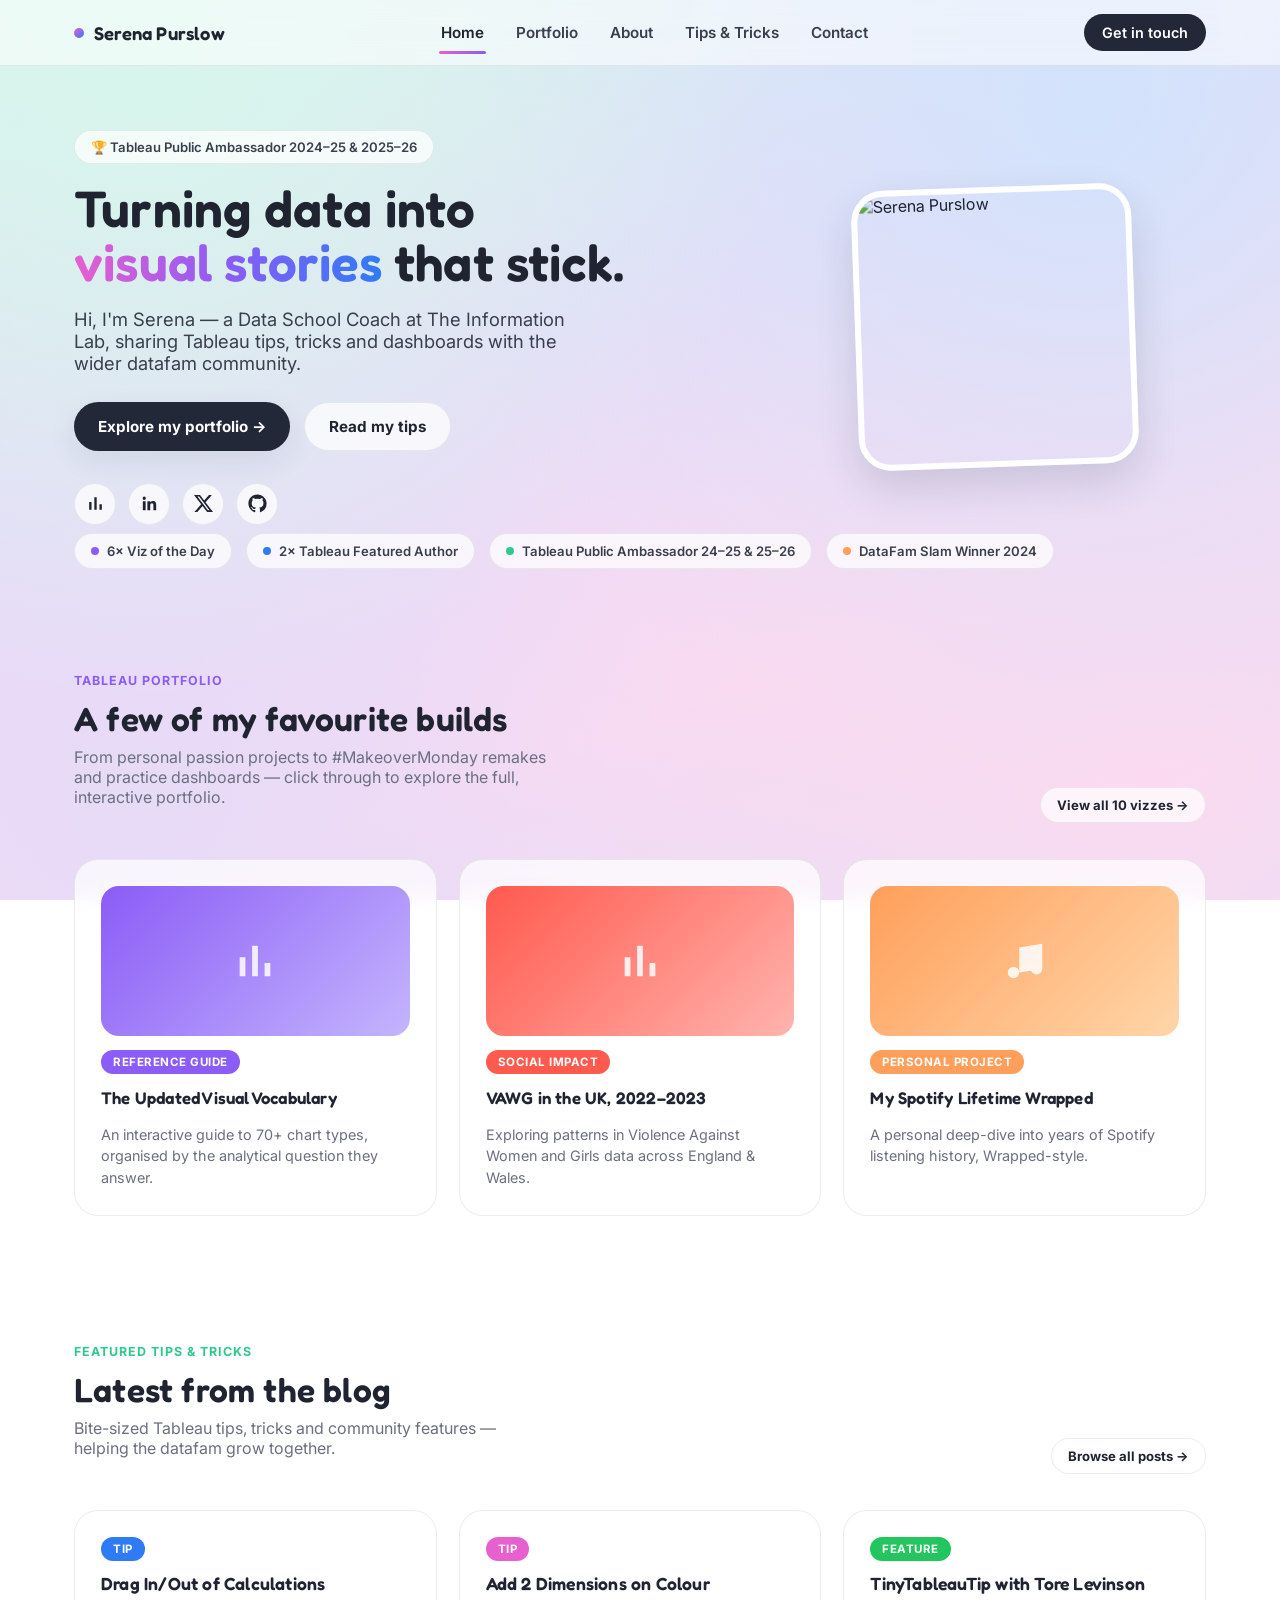
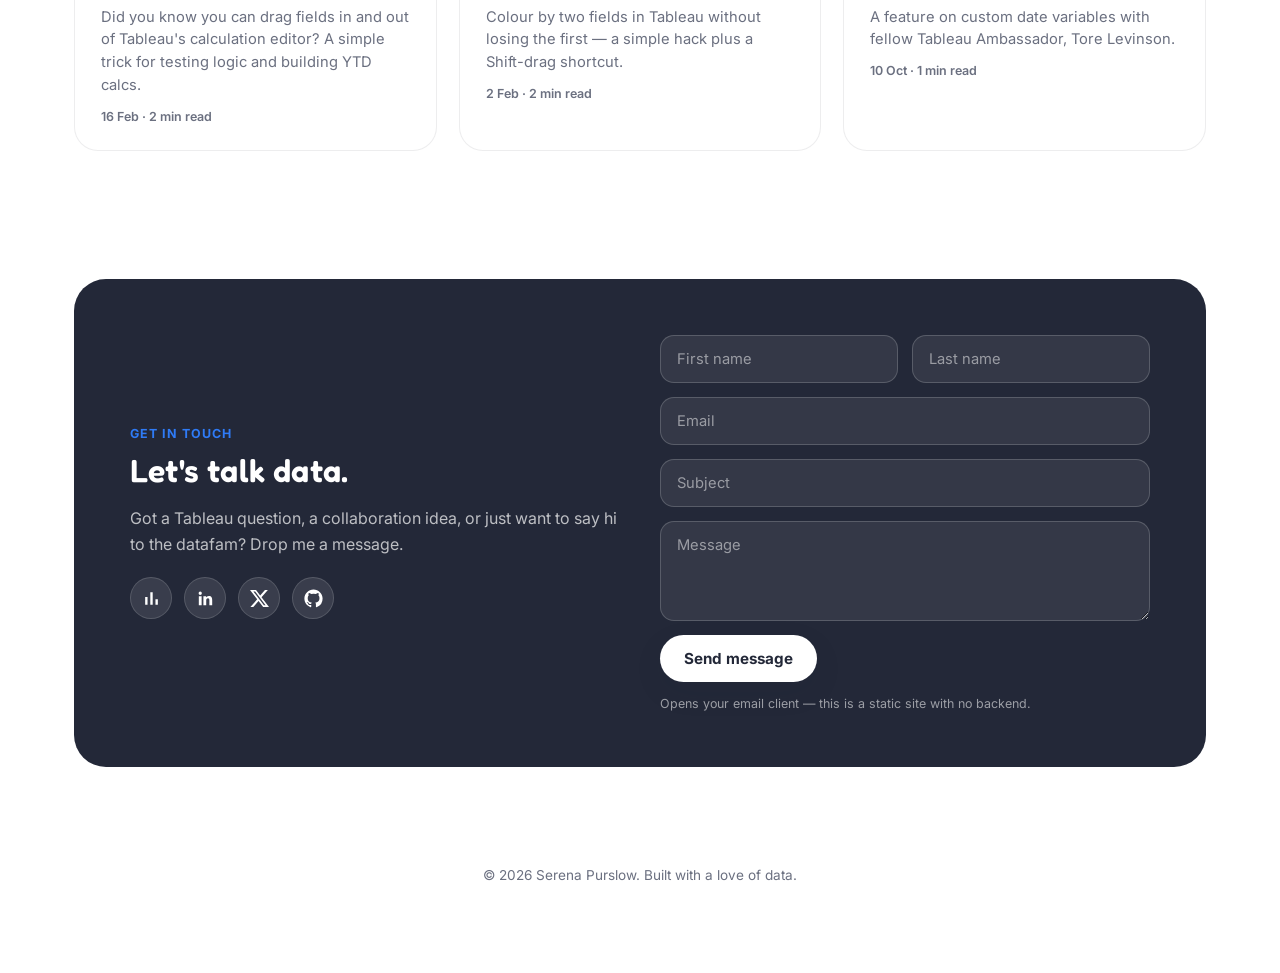
==== index.html @ 904657e7 "Update footer text in index.html Removed mention of 'Wix clunkiness' from footer." ====
<!DOCTYPE html>
<html lang="en">
<head>
<meta charset="UTF-8">
<meta name="viewport" content="width=device-width, initial-scale=1.0">
<title>Serena Purslow — Data Visualisation Enthusiast</title>
<meta name="description" content="Serena Purslow — Tableau Public Ambassador and Data School Coach sharing data visualisation tips, tricks and portfolio work.">
<link rel="stylesheet" href="styles.css">
</head>
<body>

<nav class="topnav">
  <div class="topnav-inner">
    <a href="index.html" class="brand"><span class="dot"></span>Serena Purslow</a>
    <div class="nav-links">
      <a href="index.html" class="active">Home</a>
      <a href="portfolio.html">Portfolio</a>
      <a href="about.html">About</a>
      <a href="blog.html">Tips &amp; Tricks</a>
      <a href="index.html#contact">Contact</a>
    </div>
    <a href="index.html#contact" class="nav-cta">Get in touch</a>
  </div>
</nav>

<header class="hero">
  <div class="wrap hero-grid">
    <div class="reveal in">
      <span class="eyebrow">🏆 Tableau Public Ambassador 2024–25 &amp; 2025–26</span>
      <h1>Turning data into<br><span class="accent">visual stories</span> that stick.</h1>
      <p class="lead">Hi, I'm Serena — a Data School Coach at The Information Lab, sharing Tableau tips, tricks and dashboards with the wider datafam community.</p>
      <div class="hero-actions">
        <a href="portfolio.html" class="btn btn-primary">Explore my portfolio →</a>
        <a href="blog.html" class="btn btn-ghost">Read my tips</a>
      </div>
      <div class="social-row">
        <a class="social-btn" href="https://public.tableau.com/app/profile/serena.purslow/vizzes" target="_blank" rel="noopener" aria-label="Tableau Public">
          <svg viewBox="0 0 24 24"><path d="M4 20h3V10H4v10zm6.5 0h3V4h-3v16zM17 20h3v-7h-3v7z"/></svg>
        </a>
        <a class="social-btn" href="https://www.linkedin.com/in/serena-p-8665a61a2/" target="_blank" rel="noopener" aria-label="LinkedIn">
          <svg viewBox="0 0 24 24"><path d="M20.45 20.45h-3.55v-5.57c0-1.33-.02-3.04-1.85-3.04-1.85 0-2.14 1.45-2.14 2.94v5.67H9.36V9h3.41v1.56h.05c.48-.9 1.64-1.85 3.38-1.85 3.6 0 4.27 2.37 4.27 5.46zM5.34 7.43a2.06 2.06 0 1 1 0-4.12 2.06 2.06 0 0 1 0 4.12zM3.56 20.45h3.56V9H3.56z"/></svg>
        </a>
        <a class="social-btn" href="https://x.com/SerenaPurslow" target="_blank" rel="noopener" aria-label="X (Twitter)">
          <svg viewBox="0 0 24 24"><path d="M18.9 1.153h3.68l-8.04 9.19L24 22.85h-7.406l-5.8-7.584-6.638 7.584H.474l8.6-9.83L0 1.154h7.594l5.243 6.932ZM17.61 20.65h2.04L6.486 3.24H4.298Z"/></svg>
        </a>
        <a class="social-btn" href="https://github.com/spurz8" target="_blank" rel="noopener" aria-label="GitHub">
          <svg viewBox="0 0 24 24"><path d="M12 .5C5.73.5.5 5.73.5 12c0 5.09 3.29 9.39 7.86 10.9.57.1.78-.25.78-.55v-2.17c-3.2.7-3.88-1.35-3.88-1.35-.53-1.34-1.29-1.7-1.29-1.7-1.05-.72.08-.71.08-.71 1.17.08 1.78 1.2 1.78 1.2 1.03 1.77 2.7 1.26 3.36.96.1-.75.4-1.26.72-1.55-2.55-.29-5.23-1.28-5.23-5.7 0-1.26.45-2.29 1.2-3.1-.12-.29-.52-1.46.11-3.05 0 0 .98-.31 3.2 1.18a11.1 11.1 0 0 1 5.83 0c2.23-1.5 3.2-1.18 3.2-1.18.63 1.59.23 2.76.11 3.05.75.81 1.2 1.84 1.2 3.1 0 4.43-2.69 5.4-5.25 5.69.42.36.78 1.08.78 2.18v3.24c0 .3.21.66.79.55A11.5 11.5 0 0 0 23.5 12c0-6.27-5.23-11.5-11.5-11.5Z"/></svg>
        </a>
      </div>
    </div>
    <div class="hero-photo-wrap reveal in">
      <img class="hero-photo" src="https://static.wixstatic.com/media/b117b6_c41f7303917148198ef29500a426bd5e~mv2.jpg/v1/fill/w_393,h_393,al_c,lg_1,q_80,enc_avif,quality_auto/profile_edited.jpg" alt="Serena Purslow">
    </div>
  </div>

  <div class="wrap">
    <div class="badge-strip reveal">
      <span class="badge"><span class="swatch" style="background:var(--c-purple)"></span>6× Viz of the Day</span>
      <span class="badge"><span class="swatch" style="background:var(--c-blue)"></span>2× Tableau Featured Author</span>
      <span class="badge"><span class="swatch" style="background:var(--c-teal)"></span>Tableau Public Ambassador 24–25 &amp; 25–26</span>
      <span class="badge"><span class="swatch" style="background:var(--c-orange)"></span>DataFam Slam Winner 2024</span>
    </div>
  </div>
</header>

<section class="section">
  <div class="wrap">
    <div class="section-head reveal">
      <div>
        <span class="tag-label" style="color:var(--c-purple)">Tableau portfolio</span>
        <h2>A few of my favourite builds</h2>
        <p>From personal passion projects to #MakeoverMonday remakes and practice dashboards — click through to explore the full, interactive portfolio.</p>
      </div>
      <a href="portfolio.html" class="btn btn-ghost btn-sm">View all 10 vizzes →</a>
    </div>

    <div class="grid grid-3">
      <a class="card viz-card reveal" href="portfolio.html">
        <div class="viz-thumb" style="background:linear-gradient(135deg,#8b5cf6,#c4b5fd)">
          <img class="viz-thumb-img" src="https://public.tableau.com/static/images/Th/TheUpdatedVisualVocabulary/VisualVocabularyEntryPage/1.png" alt="" loading="lazy" onerror="this.style.display='none'">
          <div class="thumb-fallback"><svg viewBox="0 0 24 24" style="fill:#fff"><path d="M4 20h3V10H4v10zm6.5 0h3V4h-3v16zM17 20h3v-7h-3v7z"/></svg></div>
        </div>
        <span class="viz-tag" style="background:var(--c-purple)">Reference Guide</span>
        <h3>The Updated Visual Vocabulary</h3>
        <p>An interactive guide to 70+ chart types, organised by the analytical question they answer.</p>
      </a>
      <a class="card viz-card reveal" href="portfolio.html">
        <div class="viz-thumb" style="background:linear-gradient(135deg,#ff5a4e,#ffb4ae)">
          <img class="viz-thumb-img" src="https://public.tableau.com/static/images/VA/VAWGintheUK2022-2023/Dashboard1/1.png" alt="" loading="lazy" onerror="this.style.display='none'">
          <div class="thumb-fallback"><svg viewBox="0 0 24 24" style="fill:#fff"><path d="M4 20h3V10H4v10zm6.5 0h3V4h-3v16zM17 20h3v-7h-3v7z"/></svg></div>
        </div>
        <span class="viz-tag" style="background:var(--c-coral)">Social Impact</span>
        <h3>VAWG in the UK, 2022–2023</h3>
        <p>Exploring patterns in Violence Against Women and Girls data across England &amp; Wales.</p>
      </a>
      <a class="card viz-card reveal" href="portfolio.html">
        <div class="viz-thumb" style="background:linear-gradient(135deg,#ff9f5b,#ffd6a8)">
          <img class="viz-thumb-img" src="https://public.tableau.com/static/images/My/MySpotifyLifetimeWrapped/1_Intro/1.png" alt="" loading="lazy" onerror="this.style.display='none'">
          <div class="thumb-fallback"><svg viewBox="0 0 24 24" style="fill:#fff"><path d="M9 18V5l12-2v13M9 18a3 3 0 1 1-6 0 3 3 0 0 1 6 0Zm12-2a3 3 0 1 1-6 0 3 3 0 0 1 6 0Z"/></svg></div>
        </div>
        <span class="viz-tag" style="background:var(--c-orange)">Personal Project</span>
        <h3>My Spotify Lifetime Wrapped</h3>
        <p>A personal deep-dive into years of Spotify listening history, Wrapped-style.</p>
      </a>
    </div>
  </div>
</section>

<section class="section">
  <div class="wrap">
    <div class="section-head reveal">
      <div>
        <span class="tag-label" style="color:var(--c-teal)">Featured tips &amp; tricks</span>
        <h2>Latest from the blog</h2>
        <p>Bite-sized Tableau tips, tricks and community features — helping the datafam grow together.</p>
      </div>
      <a href="blog.html" class="btn btn-ghost btn-sm">Browse all posts →</a>
    </div>

    <div class="grid grid-3">
      <a class="card tip-card reveal" href="post-drag-calculations.html">
        <span class="viz-tag" style="background:var(--c-blue)">Tip</span>
        <h3>Drag In/Out of Calculations</h3>
        <p>Did you know you can drag fields in and out of Tableau's calculation editor? A simple trick for testing logic and building YTD calcs.</p>
        <span class="tip-meta">16 Feb · 2 min read</span>
      </a>
      <a class="card tip-card reveal" href="post-two-dimensions-colour.html">
        <span class="viz-tag" style="background:var(--c-magenta)">Tip</span>
        <h3>Add 2 Dimensions on Colour</h3>
        <p>Colour by two fields in Tableau without losing the first — a simple hack plus a Shift-drag shortcut.</p>
        <span class="tip-meta">2 Feb · 2 min read</span>
      </a>
      <a class="card tip-card reveal" href="post-tore-levinson-date-variables.html">
        <span class="viz-tag" style="background:var(--c-green)">Feature</span>
        <h3>TinyTableauTip with Tore Levinson</h3>
        <p>A feature on custom date variables with fellow Tableau Ambassador, Tore Levinson.</p>
        <span class="tip-meta">10 Oct · 1 min read</span>
      </a>
    </div>
  </div>
</section>

<section class="section" id="contact">
  <div class="wrap">
    <div class="contact-card reveal">
      <div>
        <span class="tag-label" style="color:var(--c-blue)">Get in touch</span>
        <h2>Let's talk data.</h2>
        <p>Got a Tableau question, a collaboration idea, or just want to say hi to the datafam? Drop me a message.</p>
        <div class="contact-social">
          <a class="social-btn" href="https://public.tableau.com/app/profile/serena.purslow/vizzes" target="_blank" rel="noopener" aria-label="Tableau Public"><svg viewBox="0 0 24 24"><path d="M4 20h3V10H4v10zm6.5 0h3V4h-3v16zM17 20h3v-7h-3v7z"/></svg></a>
          <a class="social-btn" href="https://www.linkedin.com/in/serena-p-8665a61a2/" target="_blank" rel="noopener" aria-label="LinkedIn"><svg viewBox="0 0 24 24"><path d="M20.45 20.45h-3.55v-5.57c0-1.33-.02-3.04-1.85-3.04-1.85 0-2.14 1.45-2.14 2.94v5.67H9.36V9h3.41v1.56h.05c.48-.9 1.64-1.85 3.38-1.85 3.6 0 4.27 2.37 4.27 5.46zM5.34 7.43a2.06 2.06 0 1 1 0-4.12 2.06 2.06 0 0 1 0 4.12zM3.56 20.45h3.56V9H3.56z"/></svg></a>
          <a class="social-btn" href="https://x.com/SerenaPurslow" target="_blank" rel="noopener" aria-label="X"><svg viewBox="0 0 24 24"><path d="M18.9 1.153h3.68l-8.04 9.19L24 22.85h-7.406l-5.8-7.584-6.638 7.584H.474l8.6-9.83L0 1.154h7.594l5.243 6.932ZM17.61 20.65h2.04L6.486 3.24H4.298Z"/></svg></a>
          <a class="social-btn" href="https://github.com/spurz8" target="_blank" rel="noopener" aria-label="GitHub"><svg viewBox="0 0 24 24"><path d="M12 .5C5.73.5.5 5.73.5 12c0 5.09 3.29 9.39 7.86 10.9.57.1.78-.25.78-.55v-2.17c-3.2.7-3.88-1.35-3.88-1.35-.53-1.34-1.29-1.7-1.29-1.7-1.05-.72.08-.71.08-.71 1.17.08 1.78 1.2 1.78 1.2 1.03 1.77 2.7 1.26 3.36.96.1-.75.4-1.26.72-1.55-2.55-.29-5.23-1.28-5.23-5.7 0-1.26.45-2.29 1.2-3.1-.12-.29-.52-1.46.11-3.05 0 0 .98-.31 3.2 1.18a11.1 11.1 0 0 1 5.83 0c2.23-1.5 3.2-1.18 3.2-1.18.63 1.59.23 2.76.11 3.05.75.81 1.2 1.84 1.2 3.1 0 4.43-2.69 5.4-5.25 5.69.42.36.78 1.08.78 2.18v3.24c0 .3.21.66.79.55A11.5 11.5 0 0 0 23.5 12c0-6.27-5.23-11.5-11.5-11.5Z"/></svg></a>
        </div>
      </div>
      <form class="contact-form" id="contactForm">
        <div class="form-row">
          <input type="text" name="firstName" placeholder="First name" required>
          <input type="text" name="lastName" placeholder="Last name" required>
        </div>
        <input type="email" name="email" placeholder="Email" required>
        <input type="text" name="subject" placeholder="Subject">
        <textarea name="message" placeholder="Message" required></textarea>
        <button type="submit" class="btn btn-primary">Send message</button>
        <span class="form-note">Opens your email client — this is a static site with no backend.</span>
      </form>
    </div>
  </div>
</section>

<footer>
  <div class="wrap">© 2026 Serena Purslow. Built with a love of data.</div>
</footer>

<nav class="tabbar">
  <a href="index.html" class="active"><svg viewBox="0 0 24 24"><path d="M12 2 2 10h3v10h6v-6h2v6h6V10h3L12 2Z"/></svg>Home</a>
  <a href="portfolio.html"><svg viewBox="0 0 24 24"><rect x="3" y="3" width="8" height="8" rx="1.5"/><rect x="13" y="3" width="8" height="8" rx="1.5"/><rect x="3" y="13" width="8" height="8" rx="1.5"/><rect x="13" y="13" width="8" height="8" rx="1.5"/></svg>Portfolio</a>
  <a href="blog.html"><svg viewBox="0 0 24 24"><path d="M6 2h12v20l-6-4-6 4V2Z"/></svg>Tips</a>
  <a href="about.html"><svg viewBox="0 0 24 24"><path d="M12 12a4 4 0 1 0 0-8 4 4 0 0 0 0 8Zm0 2c-4 0-8 2-8 6v2h16v-2c0-4-4-6-8-6Z"/></svg>About</a>
  <a href="index.html#contact"><svg viewBox="0 0 24 24"><path d="M4 4h16a2 2 0 0 1 2 2v9a2 2 0 0 1-2 2H10l-5 4v-4H4a2 2 0 0 1-2-2V6a2 2 0 0 1 2-2Z"/></svg>Contact</a>
</nav>

<script src="script.js"></script>
</body>
</html>
---- styles.css ----
/* =========================================================
   Serena Purslow — Portfolio Site
   Design system inspired by "The Updated Visual Vocabulary"
   ========================================================= */

@import url('https://fonts.googleapis.com/css2?family=Fredoka:wght@500;600;700&family=Inter:wght@400;500;600;700&display=swap');

:root{
  /* pastel gradient palette, lifted from the Visual Vocabulary background */
  --grad-mint:#d7f5ec;
  --grad-lav:#e7dbf8;
  --grad-pink:#fbdaf0;
  --grad-blue:#d2e3fb;

  --ink:#1f2430;
  --ink-soft:#3a3f4d;
  --muted:#6b7080;
  --card:rgba(255,255,255,0.72);
  --card-solid:#ffffff;
  --border:rgba(31,36,48,0.08);
  --navy:#232838;

  /* category accent palette, cycled across cards/tags */
  --c-coral:#ff5a4e;
  --c-blue:#2f7bf6;
  --c-teal:#2fc98f;
  --c-magenta:#e85fd0;
  --c-purple:#8b5cf6;
  --c-orange:#ff9f5b;
  --c-pink:#f472b6;
  --c-indigo:#4c4ef6;
  --c-green:#22c55e;

  --radius-lg:24px;
  --radius-md:18px;
  --radius-sm:12px;
  --shadow-soft:0 10px 30px rgba(31,36,48,0.08);
  --shadow-lift:0 18px 40px rgba(31,36,48,0.14);
}

*{box-sizing:border-box;}
html{scroll-behavior:smooth;}
body{
  margin:0;
  font-family:'Inter',system-ui,sans-serif;
  color:var(--ink);
  background:
    radial-gradient(circle at 12% 8%, var(--grad-mint) 0%, transparent 45%),
    radial-gradient(circle at 85% 12%, var(--grad-blue) 0%, transparent 50%),
    radial-gradient(circle at 90% 85%, var(--grad-pink) 0%, transparent 55%),
    radial-gradient(circle at 10% 90%, var(--grad-lav) 0%, transparent 55%),
    linear-gradient(160deg, var(--grad-mint), var(--grad-lav) 40%, var(--grad-pink) 70%, var(--grad-blue));
  background-attachment:fixed;
  min-height:100vh;
  -webkit-font-smoothing:antialiased;
}

h1,h2,h3,h4,.brand,.logo-word{
  font-family:'Fredoka',system-ui,sans-serif;
  font-weight:600;
  letter-spacing:0.2px;
  color:var(--ink);
  margin:0;
}

a{color:inherit;text-decoration:none;}
img{max-width:100%;display:block;}
button{font-family:inherit;}

.wrap{
  max-width:1180px;
  margin:0 auto;
  padding:0 24px;
}

/* ---------- Top nav ---------- */
.topnav{
  position:sticky;
  top:0;
  z-index:50;
  backdrop-filter:blur(14px);
  background:rgba(255,255,255,0.55);
  border-bottom:1px solid var(--border);
}
.topnav-inner{
  max-width:1180px;
  margin:0 auto;
  padding:14px 24px;
  display:flex;
  align-items:center;
  justify-content:space-between;
}
.brand{
  display:flex;
  align-items:center;
  gap:10px;
  font-size:1.15rem;
}
.brand .dot{
  width:10px;height:10px;border-radius:50%;
  background:linear-gradient(135deg,var(--c-magenta),var(--c-blue));
  display:inline-block;
}
.nav-links{
  display:flex;
  align-items:center;
  gap:28px;
  font-weight:600;
  font-size:0.95rem;
}
.nav-links a{
  color:var(--ink-soft);
  padding:6px 2px;
  position:relative;
}
.nav-links a.active,.nav-links a:hover{color:var(--ink);}
.nav-links a.active::after{
  content:"";
  position:absolute;
  left:0;right:0;bottom:-6px;
  height:3px;
  border-radius:3px;
  background:linear-gradient(90deg,var(--c-magenta),var(--c-purple));
}
.nav-cta{
  display:inline-flex;
  align-items:center;
  gap:8px;
  padding:10px 18px;
  border-radius:999px;
  background:var(--navy);
  color:#fff;
  font-weight:600;
  font-size:0.9rem;
  white-space:nowrap;
}
.nav-toggle{
  display:none;
  background:none;
  border:none;
  cursor:pointer;
  padding:6px;
}
.nav-toggle span{
  display:block;
  width:22px;height:2.5px;
  margin:4px 0;
  background:var(--ink);
  border-radius:2px;
}

/* ---------- Hero ---------- */
.hero{
  padding:64px 0 40px;
}
.hero-grid{
  display:grid;
  grid-template-columns:1.1fr 0.7fr;
  gap:48px;
  align-items:center;
}
.eyebrow{
  display:inline-flex;
  align-items:center;
  gap:8px;
  background:var(--card);
  border:1px solid var(--border);
  padding:8px 16px;
  border-radius:999px;
  font-weight:600;
  font-size:0.82rem;
  color:var(--ink-soft);
  margin-bottom:18px;
}
.hero h1{
  font-size:3.2rem;
  line-height:1.05;
  margin-bottom:16px;
}
.hero h1 .accent{
  background:linear-gradient(90deg,var(--c-magenta),var(--c-purple),var(--c-blue));
  -webkit-background-clip:text;
  background-clip:text;
  color:transparent;
}
.hero p.lead{
  font-size:1.15rem;
  color:var(--ink-soft);
  max-width:520px;
  margin-bottom:28px;
}
.hero-actions{
  display:flex;
  gap:14px;
  flex-wrap:wrap;
  margin-bottom:32px;
}
.btn{
  display:inline-flex;
  align-items:center;
  gap:8px;
  padding:14px 24px;
  border-radius:999px;
  font-weight:700;
  font-size:0.95rem;
  border:none;
  cursor:pointer;
  transition:transform .15s ease, box-shadow .15s ease;
}
.btn-primary{
  background:var(--navy);
  color:#fff;
  box-shadow:var(--shadow-soft);
}
.btn-primary:hover{transform:translateY(-2px);box-shadow:var(--shadow-lift);}
.btn-ghost{
  background:var(--card);
  border:1px solid var(--border);
  color:var(--ink);
}
.btn-ghost:hover{transform:translateY(-2px);}
.btn-sm{padding:9px 16px;font-size:0.82rem;}

.social-row{display:flex;gap:12px;}
.social-btn{
  width:42px;height:42px;
  border-radius:50%;
  background:var(--card);
  border:1px solid var(--border);
  display:flex;
  align-items:center;
  justify-content:center;
  transition:transform .15s ease, background .15s ease;
}
.social-btn:hover{transform:translateY(-3px);background:#fff;}
.social-btn svg{width:19px;height:19px;fill:var(--ink);}

.hero-photo-wrap{
  position:relative;
  display:flex;
  justify-content:center;
}
.hero-photo{
  width:280px;height:280px;
  border-radius:32px;
  object-fit:cover;
  box-shadow:var(--shadow-lift);
  border:6px solid #fff;
  transform:rotate(-2deg);
}
.floaty{
  position:absolute;
  padding:10px 14px;
  border-radius:16px;
  background:#fff;
  box-shadow:var(--shadow-soft);
  font-weight:700;
  font-size:0.8rem;
  display:flex;
  align-items:center;
  gap:6px;
}
.floaty.f1{top:-10px;right:0;color:var(--c-purple);}
.floaty.f2{bottom:10px;left:-24px;color:var(--c-teal);}

/* ---------- Badge strip ---------- */
.badge-strip{
  display:flex;
  gap:14px;
  flex-wrap:wrap;
  margin-top:8px;
}
.badge{
  display:inline-flex;
  align-items:center;
  gap:8px;
  padding:9px 16px;
  border-radius:999px;
  background:var(--card);
  border:1px solid var(--border);
  font-size:0.82rem;
  font-weight:600;
  color:var(--ink-soft);
}
.badge .swatch{width:8px;height:8px;border-radius:50%;}

/* ---------- Section headers ---------- */
.section{padding:64px 0;}
.section-head{
  display:flex;
  justify-content:space-between;
  align-items:flex-end;
  gap:24px;
  margin-bottom:36px;
  flex-wrap:wrap;
}
.section-head h2{font-size:2.1rem;}
.section-head p{color:var(--muted);max-width:480px;margin-top:8px;}
.tag-label{
  font-size:0.78rem;
  font-weight:700;
  text-transform:uppercase;
  letter-spacing:1px;
  margin-bottom:10px;
  display:block;
}

/* ---------- Cards grid ---------- */
.grid{
  display:grid;
  gap:22px;
}
.grid-3{grid-template-columns:repeat(3,1fr);}
.grid-2{grid-template-columns:repeat(2,1fr);}

.card{
  background:var(--card);
  border:1px solid var(--border);
  border-radius:var(--radius-lg);
  padding:26px;
  backdrop-filter:blur(10px);
  transition:transform .18s ease, box-shadow .18s ease;
}
.card:hover{transform:translateY(-4px);box-shadow:var(--shadow-lift);}

/* viz portfolio cards */
.viz-card{
  display:flex;
  flex-direction:column;
  gap:14px;
  cursor:pointer;
}
.viz-thumb{
  height:150px;
  border-radius:var(--radius-md);
  display:flex;
  align-items:center;
  justify-content:center;
  position:relative;
  overflow:hidden;
}
.viz-thumb svg{width:46px;height:46px;opacity:0.85;}
.viz-thumb .play{
  position:absolute;
  bottom:12px;right:12px;
  width:36px;height:36px;
  border-radius:50%;
  background:rgba(255,255,255,0.9);
  display:flex;align-items:center;justify-content:center;
}
.viz-thumb .play svg{width:14px;height:14px;fill:var(--navy);opacity:1;}
.viz-tag{
  display:inline-flex;
  align-self:flex-start;
  padding:5px 12px;
  border-radius:999px;
  font-size:0.72rem;
  font-weight:700;
  text-transform:uppercase;
  letter-spacing:0.5px;
  color:#fff;
}
.viz-card h3{font-size:1.05rem;line-height:1.3;}
.viz-card p{color:var(--muted);font-size:0.9rem;line-height:1.5;margin:0;}
.viz-link{
  margin-top:auto;
  font-weight:700;
  font-size:0.85rem;
  display:inline-flex;
  align-items:center;
  gap:6px;
}

/* blog / tip cards */
.tip-card{display:flex;flex-direction:column;gap:12px;}
.tip-card .tip-meta{font-size:0.78rem;color:var(--muted);font-weight:600;}
.tip-card h3{font-size:1.1rem;}
.tip-card p{color:var(--muted);font-size:0.92rem;line-height:1.55;margin:0;}

/* ---------- Timeline (About) ---------- */
.timeline{
  position:relative;
  padding-left:32px;
  border-left:3px solid rgba(31,36,48,0.1);
}
.timeline-item{position:relative;padding-bottom:44px;}
.timeline-item:last-child{padding-bottom:0;}
.timeline-dot{
  position:absolute;
  left:-42px;
  top:2px;
  width:16px;height:16px;
  border-radius:50%;
  border:3px solid #fff;
  box-shadow:0 0 0 3px rgba(31,36,48,0.08);
}
.timeline-year{
  font-family:'Fredoka';
  font-weight:600;
  font-size:0.85rem;
  padding:4px 12px;
  border-radius:999px;
  display:inline-block;
  margin-bottom:10px;
  color:#fff;
}
.timeline-item h3{font-size:1.2rem;margin-bottom:6px;}
.timeline-item p{color:var(--ink-soft);line-height:1.6;margin:0;max-width:600px;}

/* recognitions */
.recog-card{
  display:flex;
  align-items:flex-start;
  gap:14px;
}
.recog-icon{
  width:42px;height:42px;
  border-radius:12px;
  display:flex;align-items:center;justify-content:center;
  flex-shrink:0;
}
.recog-icon svg{width:20px;height:20px;fill:#fff;}
.recog-card h4{font-size:0.98rem;margin-bottom:4px;}
.recog-card p{margin:0;color:var(--muted);font-size:0.85rem;}

/* ---------- Contact ---------- */
.contact-card{
  background:var(--navy);
  border-radius:32px;
  padding:56px;
  color:#fff;
  display:grid;
  grid-template-columns:1fr 1fr;
  gap:40px;
  align-items:center;
}
.contact-card h2{color:#fff;font-size:2rem;margin-bottom:12px;}
.contact-card p{color:rgba(255,255,255,0.7);line-height:1.6;}
.contact-form{display:flex;flex-direction:column;gap:14px;}
.form-row{display:flex;gap:14px;}
.contact-form input,.contact-form textarea{
  width:100%;
  padding:14px 16px;
  border-radius:14px;
  border:1px solid rgba(255,255,255,0.18);
  background:rgba(255,255,255,0.08);
  color:#fff;
  font-family:inherit;
  font-size:0.92rem;
}
.contact-form input::placeholder,.contact-form textarea::placeholder{color:rgba(255,255,255,0.5);}
.contact-form textarea{resize:vertical;min-height:100px;}
.contact-form .btn-primary{background:#fff;color:var(--navy);align-self:flex-start;}
.contact-social{display:flex;gap:12px;margin-top:20px;}
.contact-social .social-btn{background:rgba(255,255,255,0.1);border-color:rgba(255,255,255,0.15);}
.contact-social .social-btn svg{fill:#fff;}
.form-note{font-size:0.78rem;color:rgba(255,255,255,0.55);}

/* ---------- Viz thumbnails (real Tableau Public images w/ graceful fallback) ---------- */
.viz-thumb{position:relative;isolation:isolate;}
.viz-thumb .thumb-fallback{
  position:absolute;inset:0;
  display:flex;align-items:center;justify-content:center;
  z-index:0;
}
.viz-thumb-img{
  position:absolute;inset:0;
  width:100%;height:100%;
  object-fit:cover;
  object-position:top center;
  z-index:1;
  background:transparent;
}
.viz-thumb .play{z-index:2;}

/* ---------- Article / blog post pages ---------- */
.article{max-width:720px;}
.article .post-meta{color:var(--muted);font-weight:600;font-size:0.85rem;margin-bottom:6px;}
.article h1{font-size:2.3rem;margin-bottom:10px;}
.article h2{font-size:1.4rem;margin-top:36px;margin-bottom:14px;}
.article h3{font-size:1.15rem;margin-top:26px;margin-bottom:10px;}
.article p{color:var(--ink-soft);line-height:1.75;font-size:1.02rem;margin:0 0 16px;}
.article ul{color:var(--ink-soft);line-height:1.75;font-size:1.02rem;padding-left:22px;margin:0 0 16px;}
.article li{margin-bottom:6px;}
.article strong{color:var(--ink);}
.article video{
  width:100%;
  border-radius:var(--radius-md);
  box-shadow:var(--shadow-soft);
  margin:18px 0 26px;
  background:#000;
}
.article .shot{
  max-width:280px;
  border-radius:12px;
  border:1px solid var(--border);
  box-shadow:var(--shadow-soft);
  margin:14px 0 22px;
}
.article .yt-embed{
  position:relative;
  width:100%;
  padding-top:56.25%;
  border-radius:var(--radius-md);
  overflow:hidden;
  box-shadow:var(--shadow-soft);
  margin:18px 0 26px;
}
.article .yt-embed iframe{
  position:absolute;inset:0;
  width:100%;height:100%;
  border:0;
}
.back-link{
  display:inline-flex;
  align-items:center;
  gap:6px;
  font-weight:700;
  font-size:0.9rem;
  color:var(--muted);
  margin-bottom:20px;
}
.back-link:hover{color:var(--ink);}
.related-row{
  display:flex;
  gap:14px;
  flex-wrap:wrap;
  margin-top:20px;
}
.related-pill{
  padding:9px 16px;
  border-radius:999px;
  background:var(--card);
  border:1px solid var(--border);
  font-weight:600;
  font-size:0.85rem;
}

/* ---------- Footer ---------- */
footer{padding:36px 0 90px;text-align:center;color:var(--muted);font-size:0.85rem;}

/* ---------- Mobile app-style tab bar ---------- */
.tabbar{
  position:fixed;
  bottom:16px;
  left:50%;
  transform:translateX(-50%);
  width:calc(100% - 32px);
  max-width:420px;
  background:rgba(35,40,56,0.92);
  backdrop-filter:blur(14px);
  border-radius:24px;
  display:none;
  justify-content:space-around;
  padding:10px 6px;
  z-index:60;
  box-shadow:0 12px 30px rgba(0,0,0,0.25);
}
.tabbar a{
  display:flex;
  flex-direction:column;
  align-items:center;
  gap:4px;
  color:rgba(255,255,255,0.55);
  font-size:0.68rem;
  font-weight:600;
  padding:6px 10px;
  border-radius:14px;
}
.tabbar a svg{width:19px;height:19px;fill:rgba(255,255,255,0.55);}
.tabbar a.active{color:#fff;background:rgba(255,255,255,0.12);}
.tabbar a.active svg{fill:#fff;}

/* ---------- YouTube click-through thumbnail (more reliable than an iframe embed) ---------- */
.yt-thumb-link{
  display:block;
  position:relative;
  border-radius:var(--radius-md);
  overflow:hidden;
  box-shadow:var(--shadow-soft);
  margin:18px 0 8px;
  aspect-ratio:16/9;
  background:#000;
}
.yt-thumb-link img{width:100%;height:100%;object-fit:cover;display:block;}
.yt-thumb-link .yt-play{
  position:absolute;
  top:50%;left:50%;
  transform:translate(-50%,-50%);
  width:64px;height:64px;
  border-radius:50%;
  background:rgba(255,255,255,0.92);
  display:flex;align-items:center;justify-content:center;
  transition:transform .15s ease;
}
.yt-thumb-link:hover .yt-play{transform:translate(-50%,-50%) scale(1.08);}
.yt-thumb-link .yt-play svg{width:22px;height:22px;fill:var(--navy);margin-left:2px;}
.yt-caption{
  display:inline-flex;
  align-items:center;
  gap:6px;
  font-weight:700;
  font-size:0.9rem;
  color:var(--c-blue);
  margin:0 0 22px;
}

/* ---------- Modal ---------- */
.modal-overlay{
  position:fixed;
  inset:0;
  background:rgba(20,22,30,0.55);
  backdrop-filter:blur(4px);
  display:none;
  align-items:center;
  justify-content:center;
  z-index:100;
  padding:20px;
}
.modal-overlay.open{display:flex;}
.modal-box{
  background:#fff;
  border-radius:24px;
  width:min(1000px,100%);
  max-height:88vh;
  display:flex;
  flex-direction:column;
  overflow:hidden;
  box-shadow:0 30px 80px rgba(0,0,0,0.35);
}
.modal-head{
  display:flex;
  align-items:center;
  justify-content:space-between;
  padding:18px 22px;
  border-bottom:1px solid var(--border);
}
.modal-head h3{font-size:1.05rem;}
.modal-close{
  background:rgba(31,36,48,0.06);
  border:none;
  width:34px;height:34px;
  border-radius:50%;
  cursor:pointer;
  display:flex;align-items:center;justify-content:center;
  font-size:1.1rem;
  line-height:1;
}
.modal-body{
  flex:1;
  min-height:520px;
  display:flex;
  align-items:center;
  justify-content:center;
  background:#f4f5f8;
  position:relative;
}
.modal-body tableau-viz{width:100%;height:100%;min-height:520px;}
.modal-loading{
  display:flex;
  flex-direction:column;
  align-items:center;
  gap:10px;
  color:var(--muted);
  font-size:0.85rem;
  font-weight:600;
}
.spinner{
  width:28px;height:28px;
  border-radius:50%;
  border:3px solid rgba(31,36,48,0.15);
  border-top-color:var(--navy);
  animation:spin 0.8s linear infinite;
}
@keyframes spin{to{transform:rotate(360deg);}}
.modal-foot{
  padding:14px 22px;
  border-top:1px solid var(--border);
  display:flex;
  justify-content:flex-end;
}

/* ---------- Reveal-on-scroll ---------- */
.reveal{opacity:0;transform:translateY(18px);transition:opacity .6s ease, transform .6s ease;}
.reveal.in{opacity:1;transform:translateY(0);}

/* ---------- Page hero (sub-pages) ---------- */
.page-hero{padding:56px 0 20px;text-align:left;}
.page-hero h1{font-size:2.6rem;margin-bottom:14px;}
.page-hero p{color:var(--ink-soft);font-size:1.08rem;max-width:640px;}

/* ---------- Responsive ---------- */
@media (max-width: 900px){
  .hero-grid{grid-template-columns:1fr;}
  .hero-photo-wrap{order:-1;}
  .grid-3{grid-template-columns:repeat(2,1fr);}
  .contact-card{grid-template-columns:1fr;padding:36px;}
  .nav-links{display:none;}
  .nav-toggle{display:block;}
  .nav-cta{display:none;}
  .tabbar{display:flex;}
  body{padding-bottom:0;}
  footer{padding-bottom:110px;}
}
@media (max-width: 620px){
  .grid-3,.grid-2{grid-template-columns:1fr;}
  .hero h1{font-size:2.3rem;}
  .form-row{flex-direction:column;}
  .contact-card{padding:28px;border-radius:24px;}
}
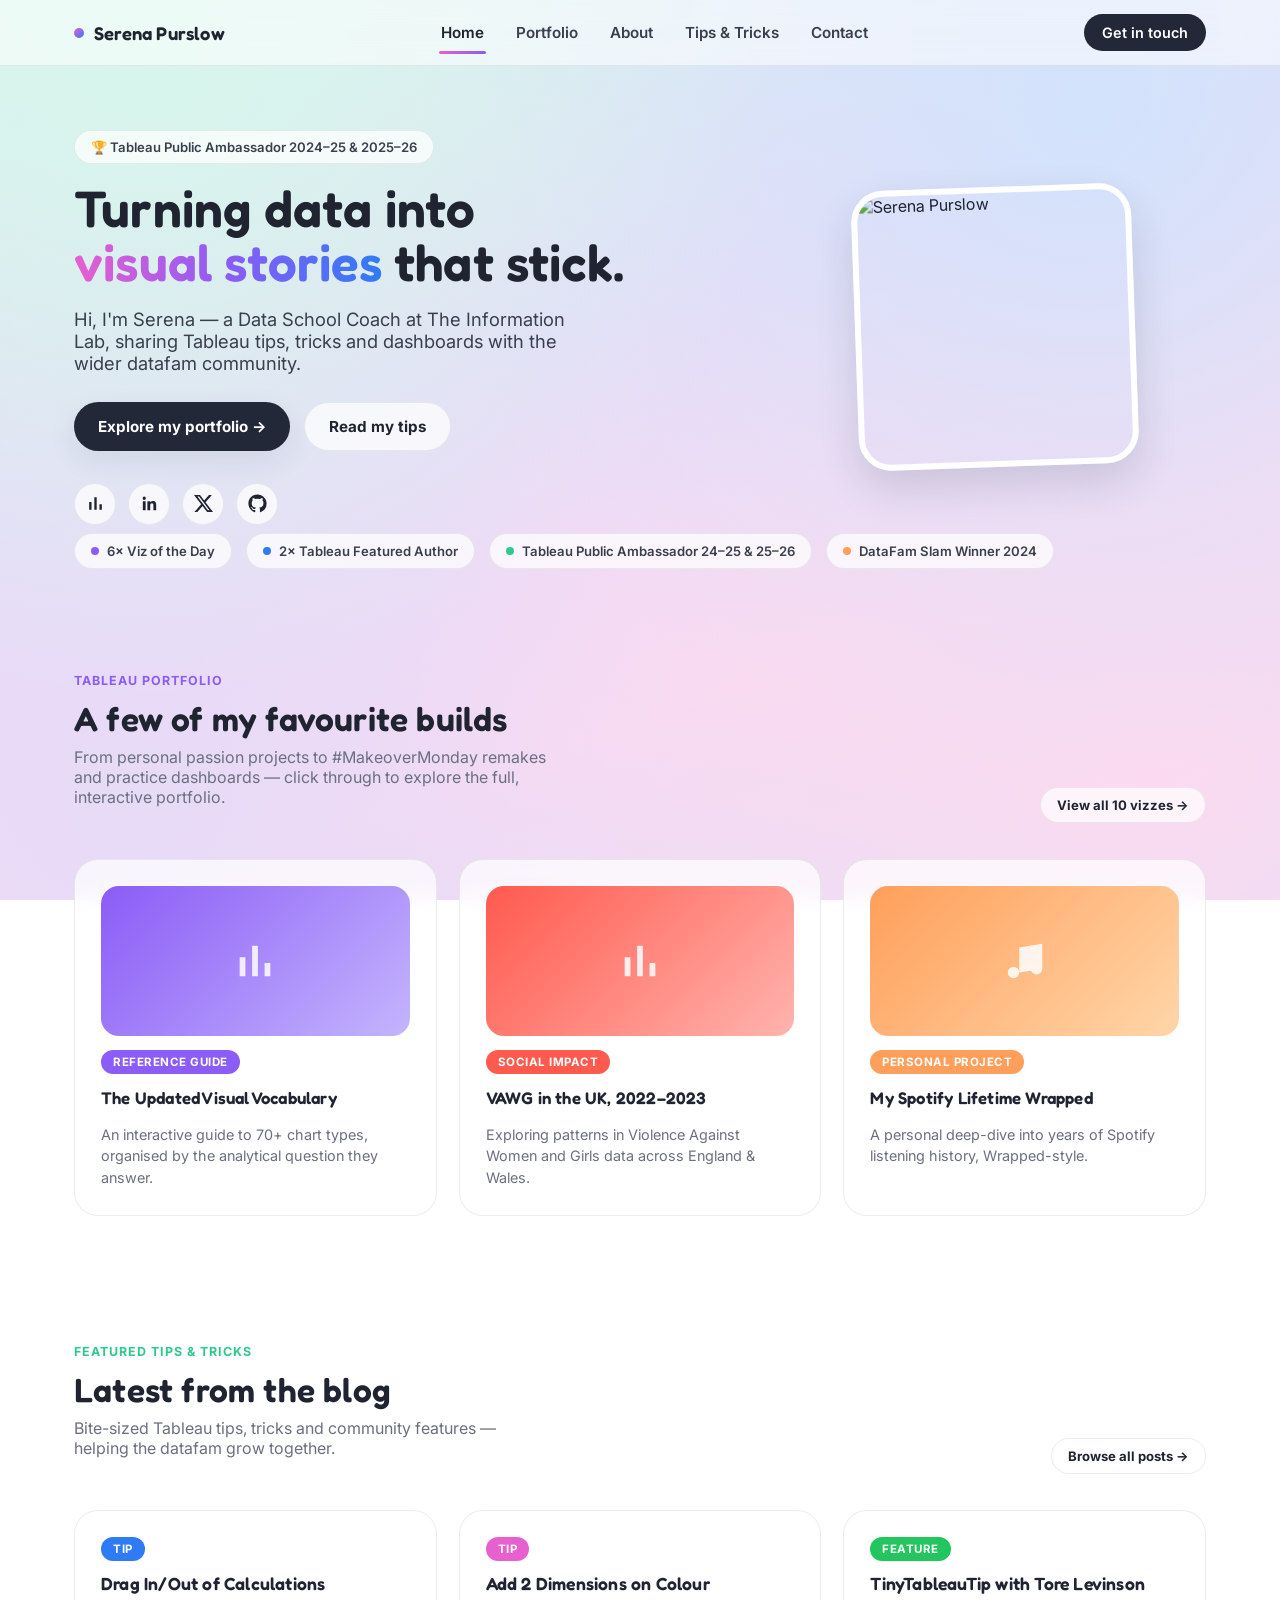
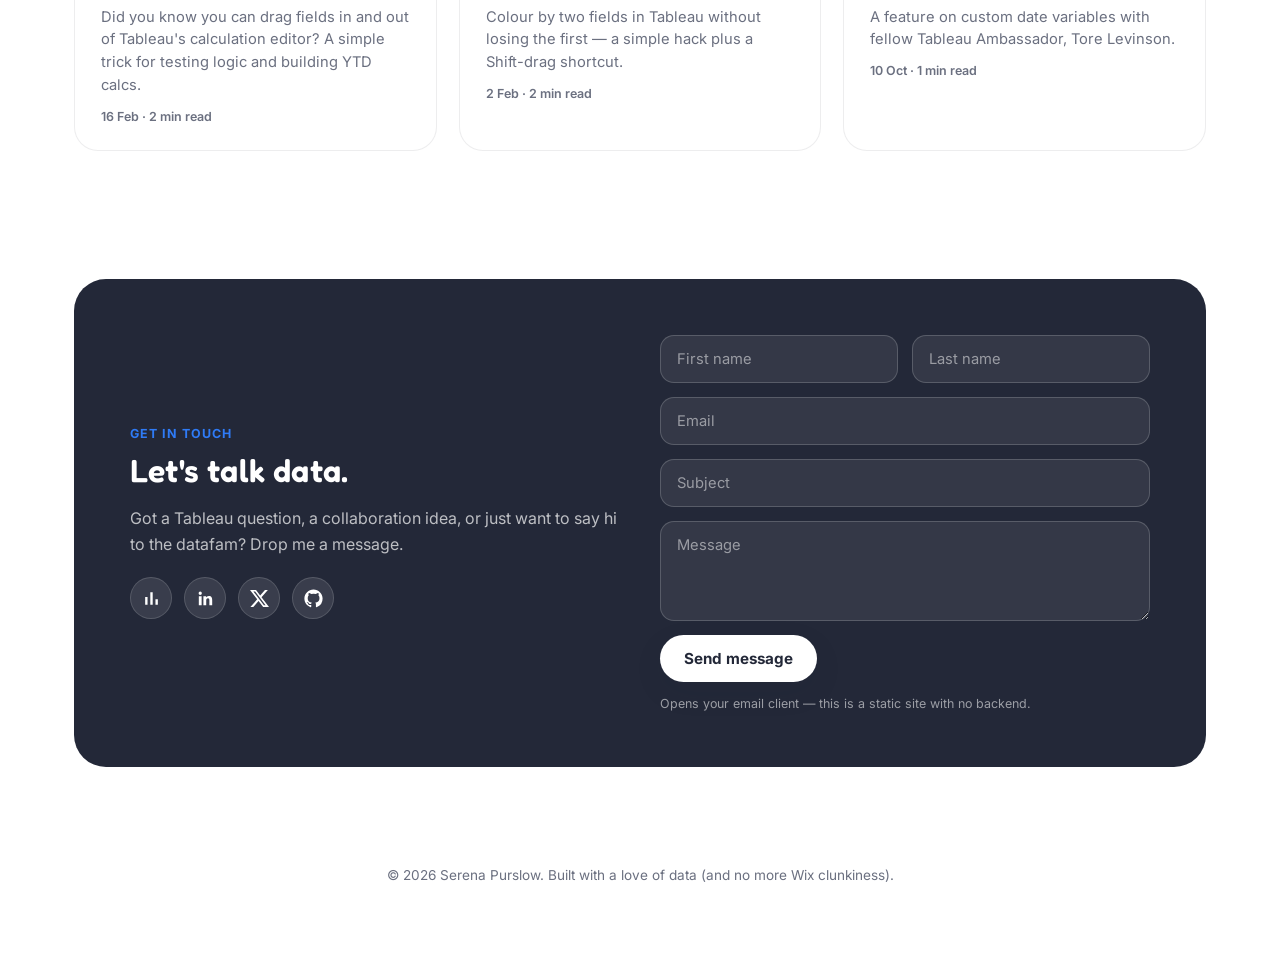
==== commit 0a99548a: "Add files via upload" ====
--- a/index.html
+++ b/index.html
@@ -5,6 +5,11 @@
 <meta name="viewport" content="width=device-width, initial-scale=1.0">
 <title>Serena Purslow — Data Visualisation Enthusiast</title>
 <meta name="description" content="Serena Purslow — Tableau Public Ambassador and Data School Coach sharing data visualisation tips, tricks and portfolio work.">
+<link rel="icon" type="image/svg+xml" href="favicon.svg">
+<link rel="icon" type="image/png" sizes="32x32" href="favicon-32x32.png">
+<link rel="icon" type="image/png" sizes="16x16" href="favicon-16x16.png">
+<link rel="apple-touch-icon" sizes="180x180" href="apple-touch-icon.png">
+<link rel="shortcut icon" href="favicon.ico">
 <link rel="stylesheet" href="styles.css">
 </head>
 <body>
@@ -170,7 +175,7 @@
 </section>
 
 <footer>
-  <div class="wrap">© 2026 Serena Purslow. Built with a love of data.</div>
+  <div class="wrap">© 2026 Serena Purslow. Built with a love of data (and no more Wix clunkiness).</div>
 </footer>
 
 <nav class="tabbar">
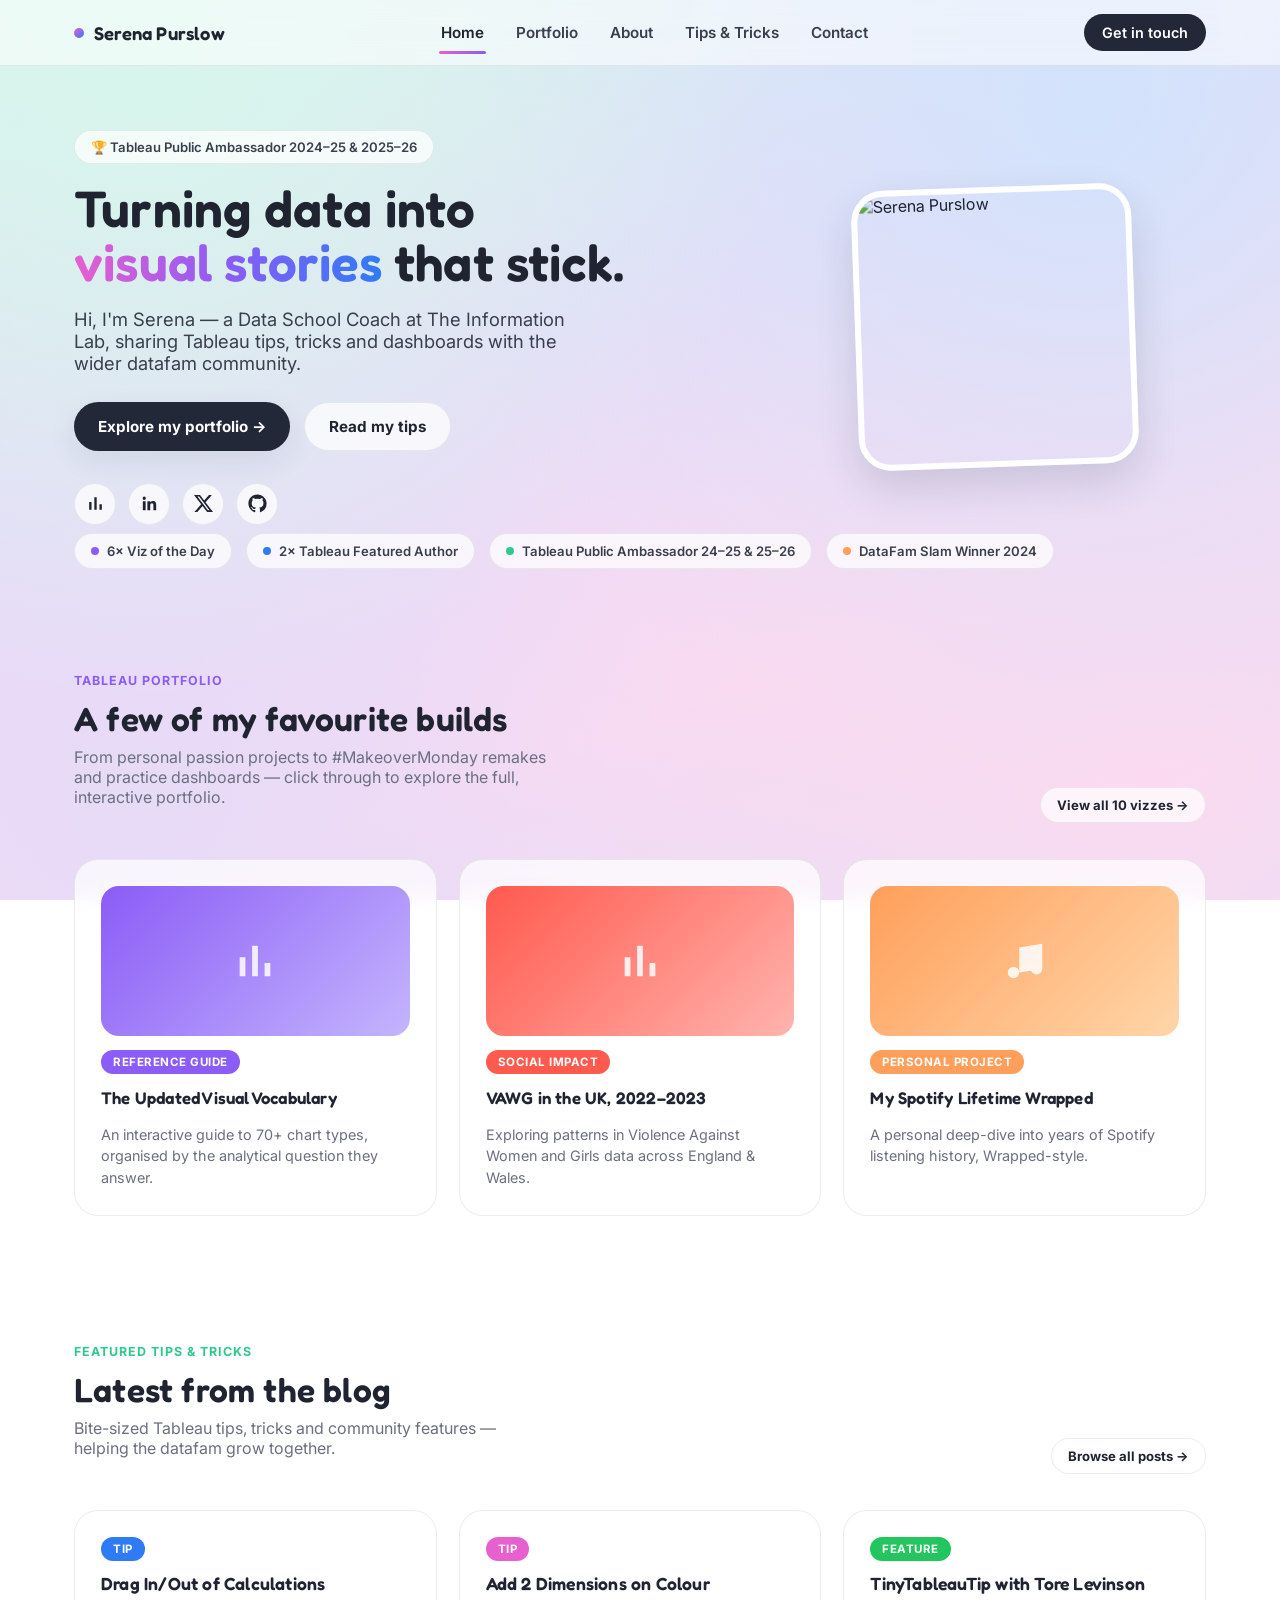
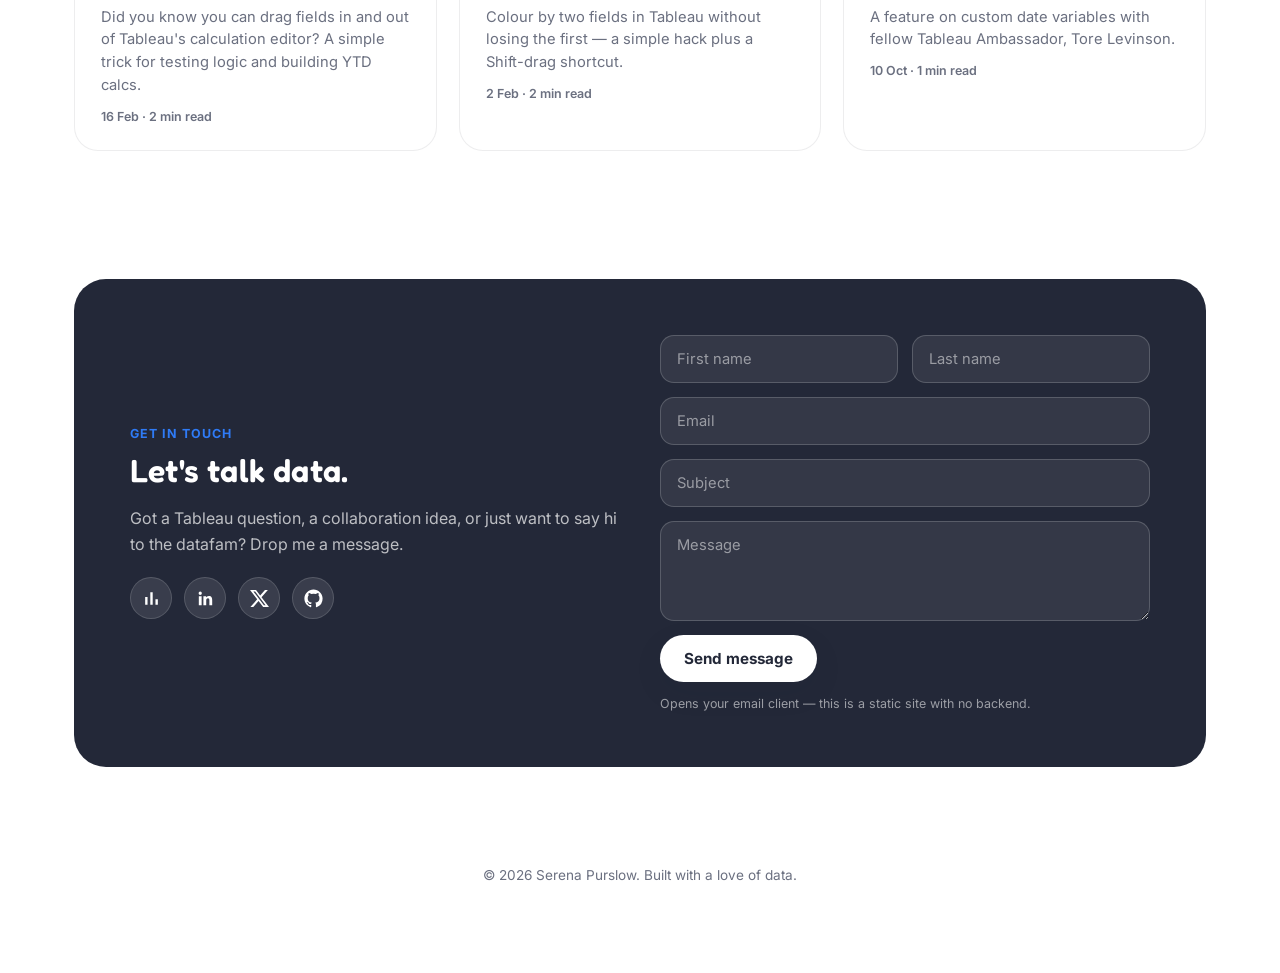
==== commit dc3b524d: "Update footer text in index.html Removed the phrase 'and no more Wix clunkiness' from the footer." ====
--- a/index.html
+++ b/index.html
@@ -175,7 +175,7 @@
 </section>
 
 <footer>
-  <div class="wrap">© 2026 Serena Purslow. Built with a love of data (and no more Wix clunkiness).</div>
+  <div class="wrap">© 2026 Serena Purslow. Built with a love of data.</div>
 </footer>
 
 <nav class="tabbar">
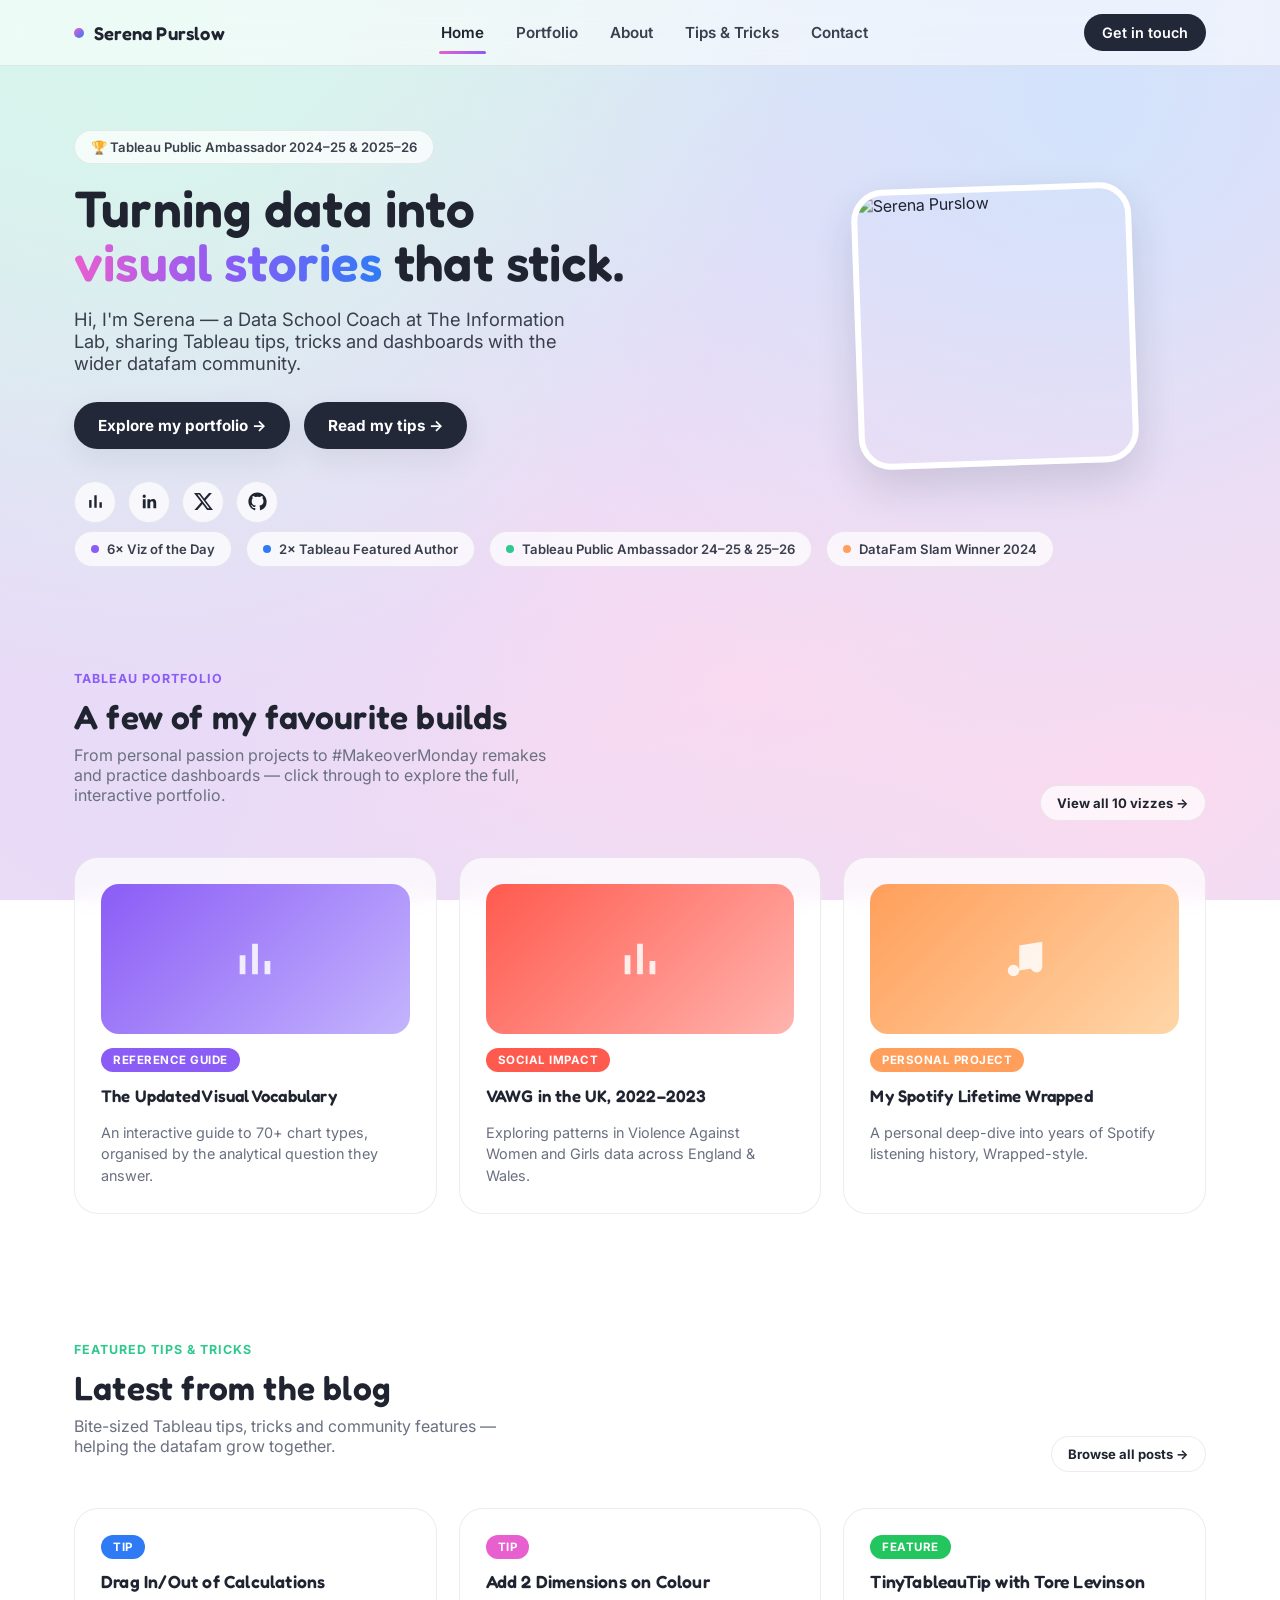
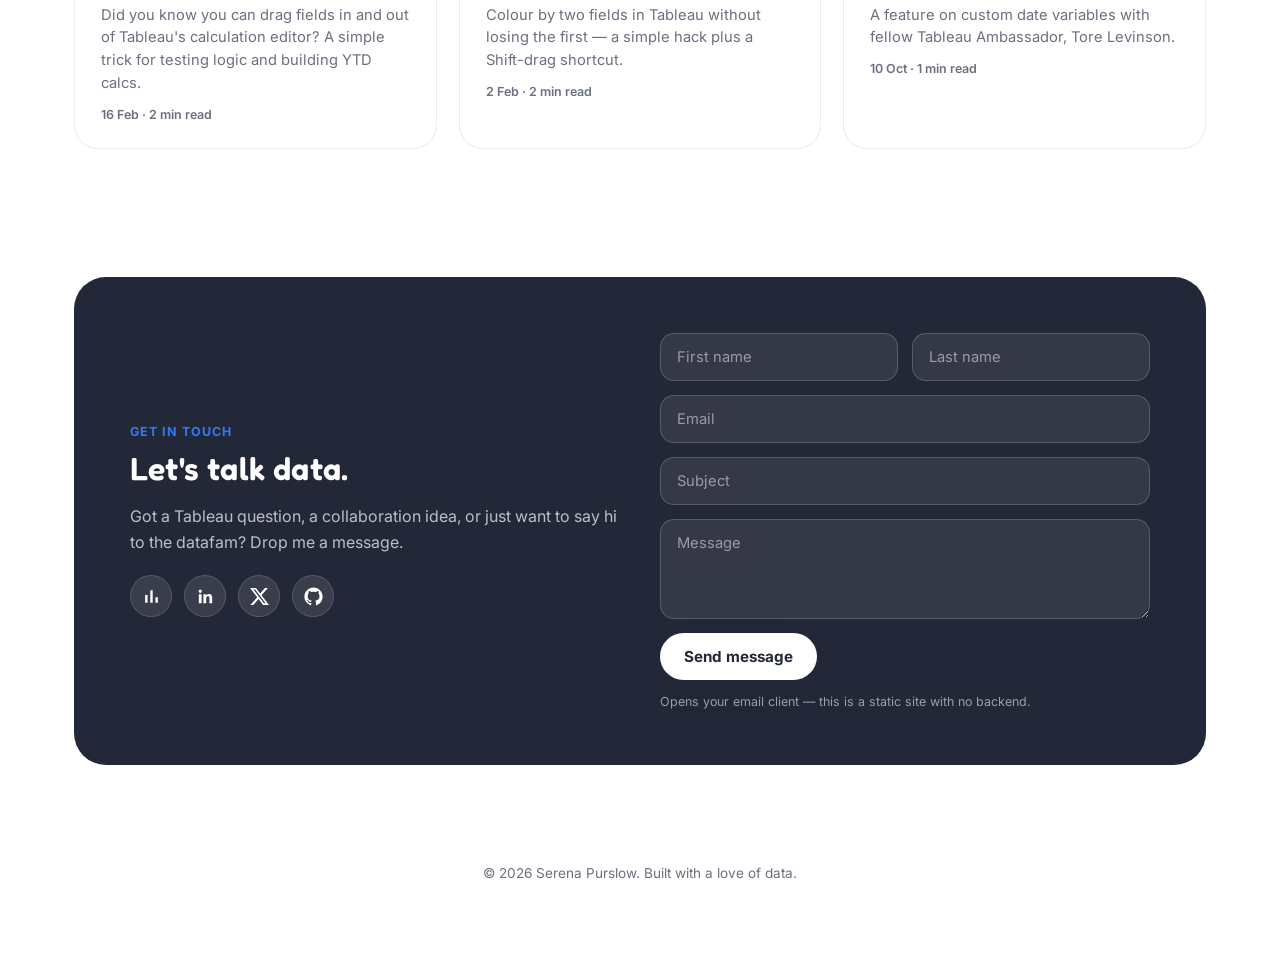
==== commit 593a4de3: "Change blog link button style to primary" ====
--- a/index.html
+++ b/index.html
@@ -36,7 +36,7 @@
       <p class="lead">Hi, I'm Serena — a Data School Coach at The Information Lab, sharing Tableau tips, tricks and dashboards with the wider datafam community.</p>
       <div class="hero-actions">
         <a href="portfolio.html" class="btn btn-primary">Explore my portfolio →</a>
-        <a href="blog.html" class="btn btn-ghost">Read my tips</a>
+        <a href="blog.html" class="btn btn-primary">Read my tips →</a>
       </div>
       <div class="social-row">
         <a class="social-btn" href="https://public.tableau.com/app/profile/serena.purslow/vizzes" target="_blank" rel="noopener" aria-label="Tableau Public">
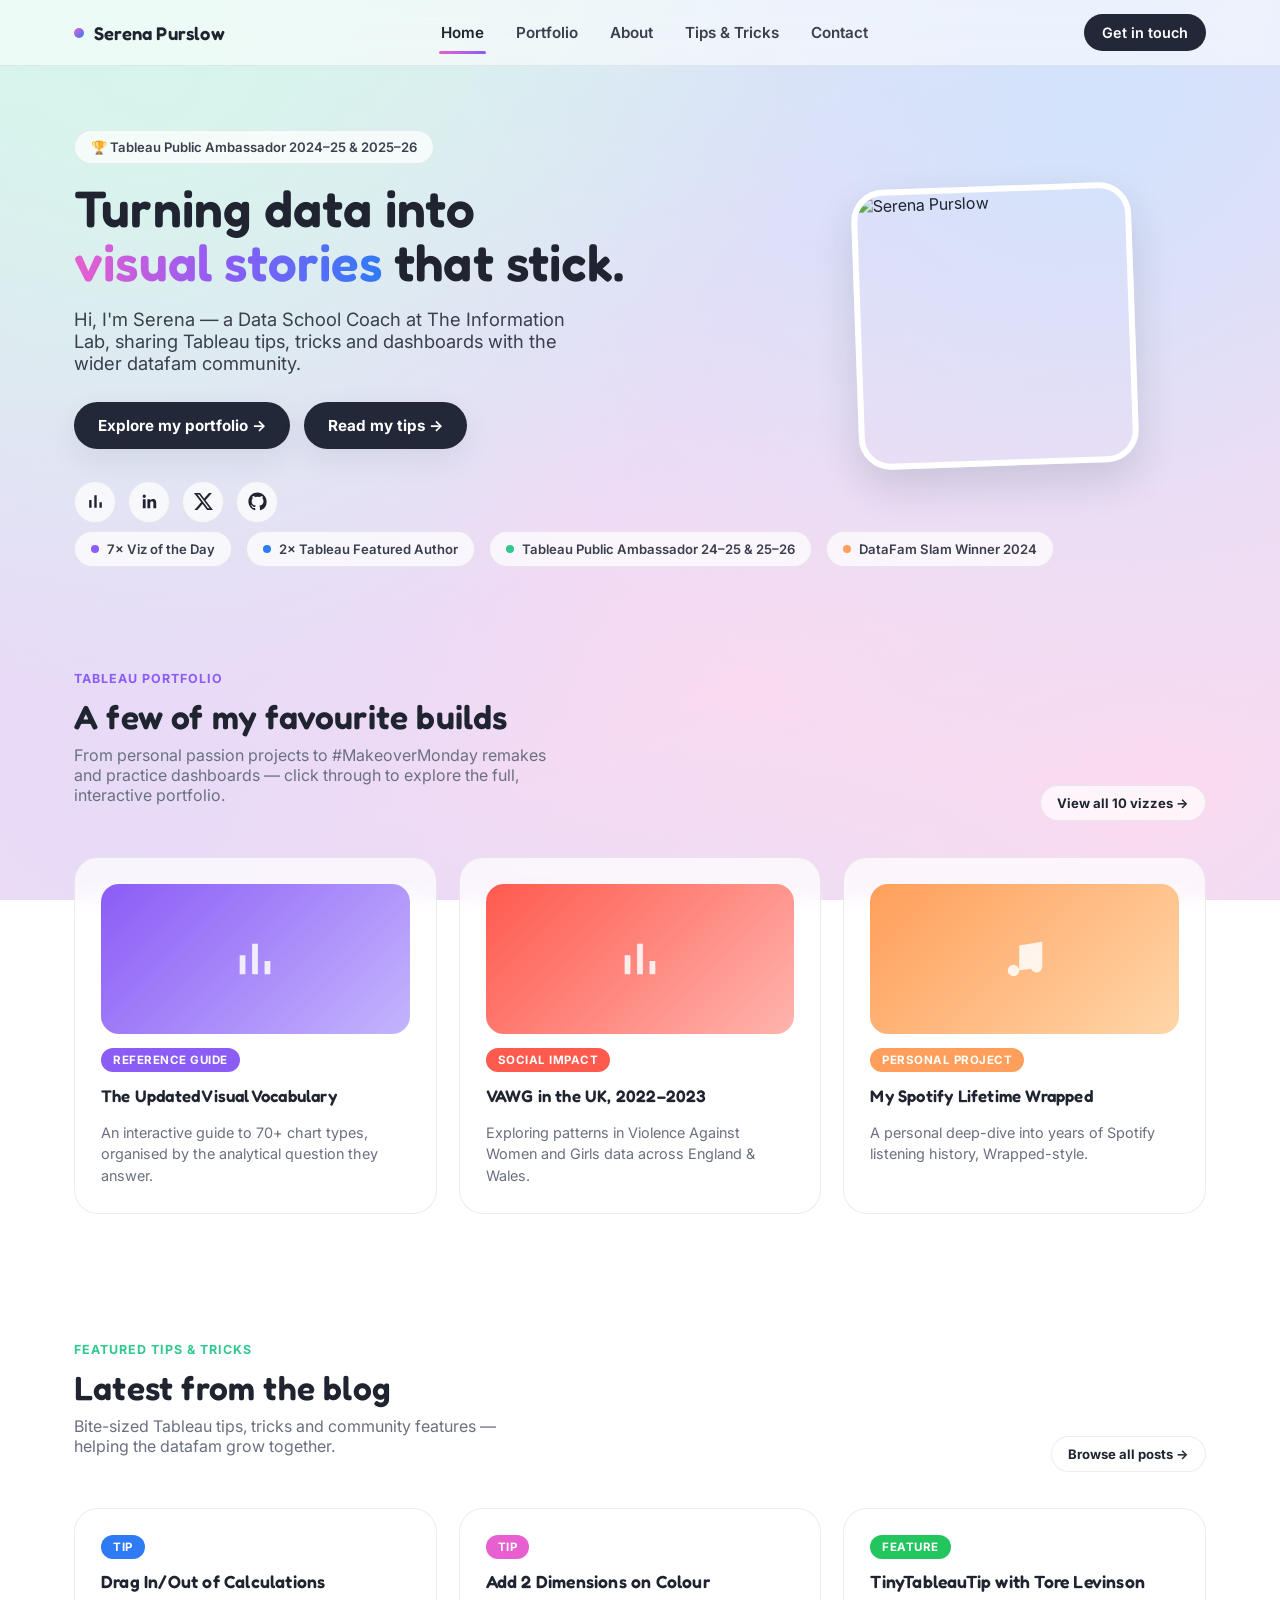
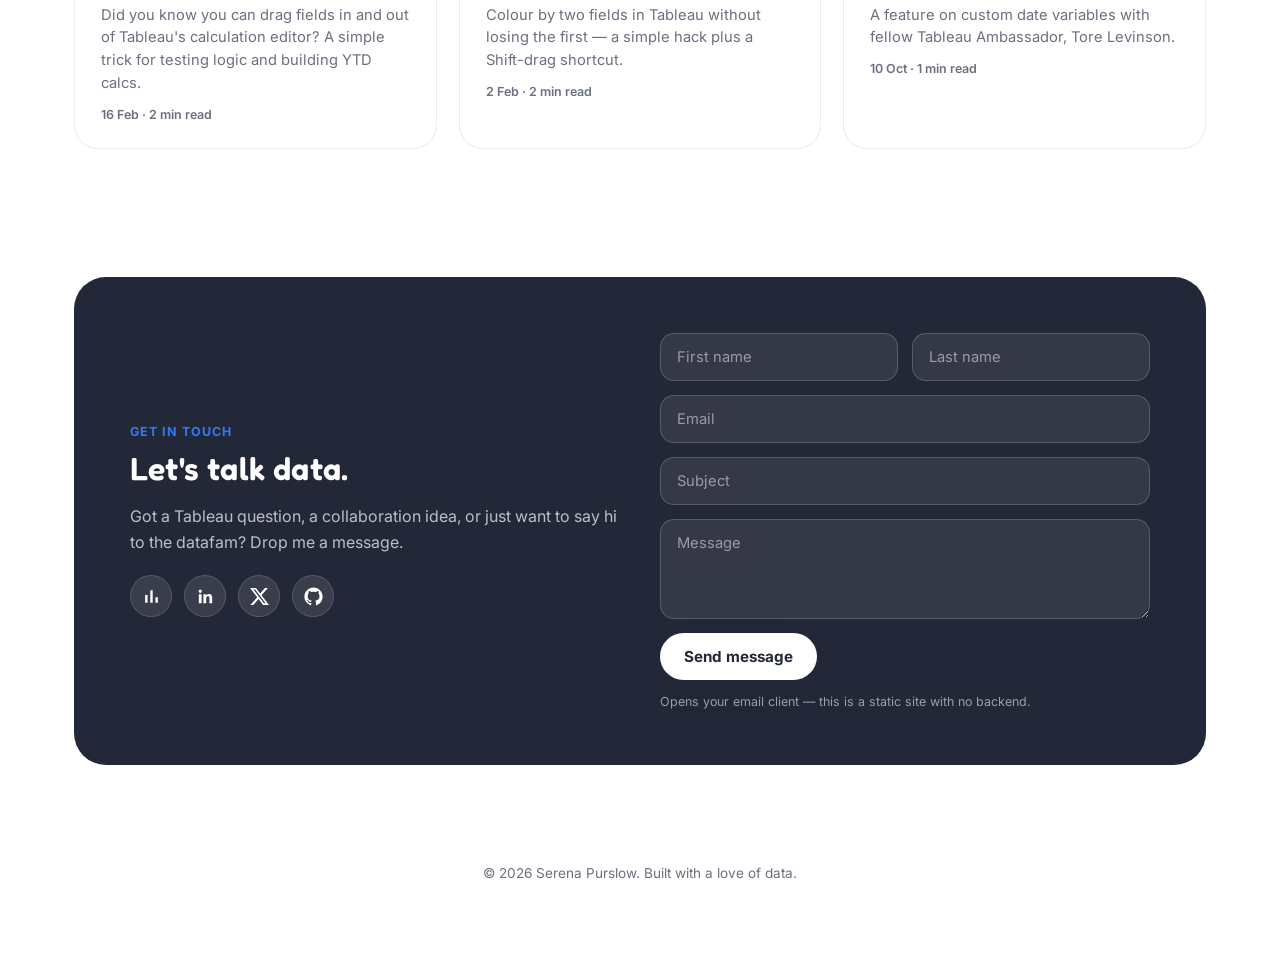
==== commit d4006d5c: "Update badge count from 6 to 7 for Viz of the Day" ====
--- a/index.html
+++ b/index.html
@@ -60,7 +60,7 @@
 
   <div class="wrap">
     <div class="badge-strip reveal">
-      <span class="badge"><span class="swatch" style="background:var(--c-purple)"></span>6× Viz of the Day</span>
+      <span class="badge"><span class="swatch" style="background:var(--c-purple)"></span>7× Viz of the Day</span>
       <span class="badge"><span class="swatch" style="background:var(--c-blue)"></span>2× Tableau Featured Author</span>
       <span class="badge"><span class="swatch" style="background:var(--c-teal)"></span>Tableau Public Ambassador 24–25 &amp; 25–26</span>
       <span class="badge"><span class="swatch" style="background:var(--c-orange)"></span>DataFam Slam Winner 2024</span>
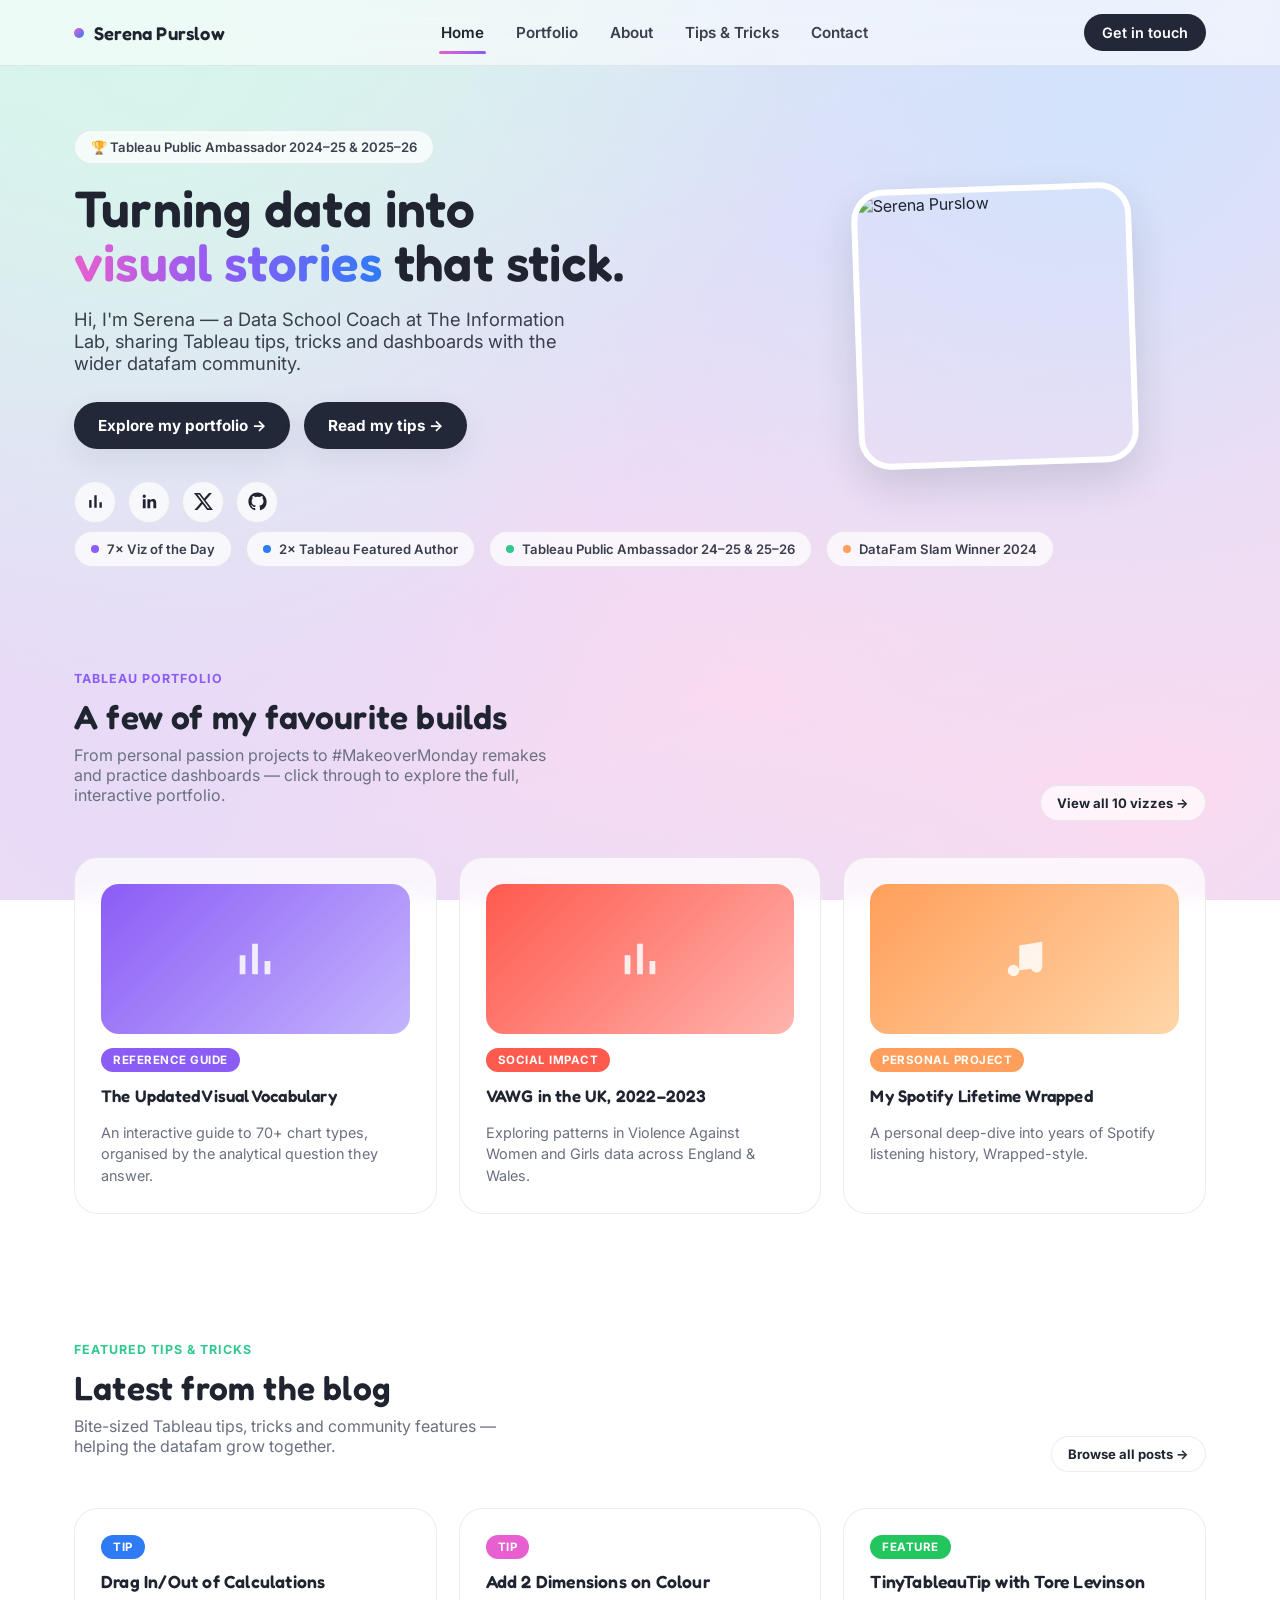
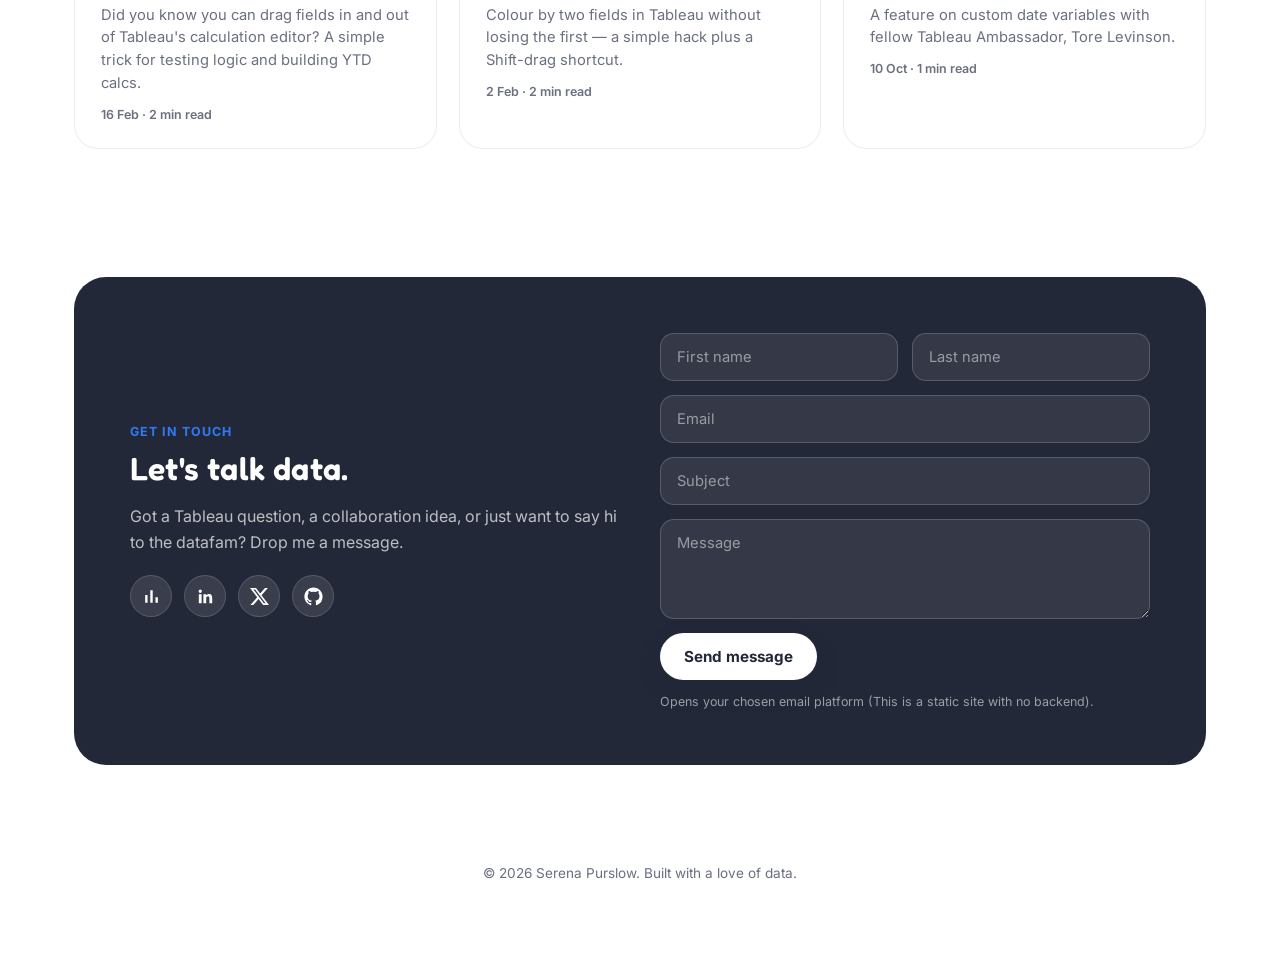
==== commit e8501843: "Update form note text for clarity" ====
--- a/index.html
+++ b/index.html
@@ -168,7 +168,7 @@
         <input type="text" name="subject" placeholder="Subject">
         <textarea name="message" placeholder="Message" required></textarea>
         <button type="submit" class="btn btn-primary">Send message</button>
-        <span class="form-note">Opens your email client — this is a static site with no backend.</span>
+        <span class="form-note">Opens your chosen email platform (This is a static site with no backend).</span>
       </form>
     </div>
   </div>
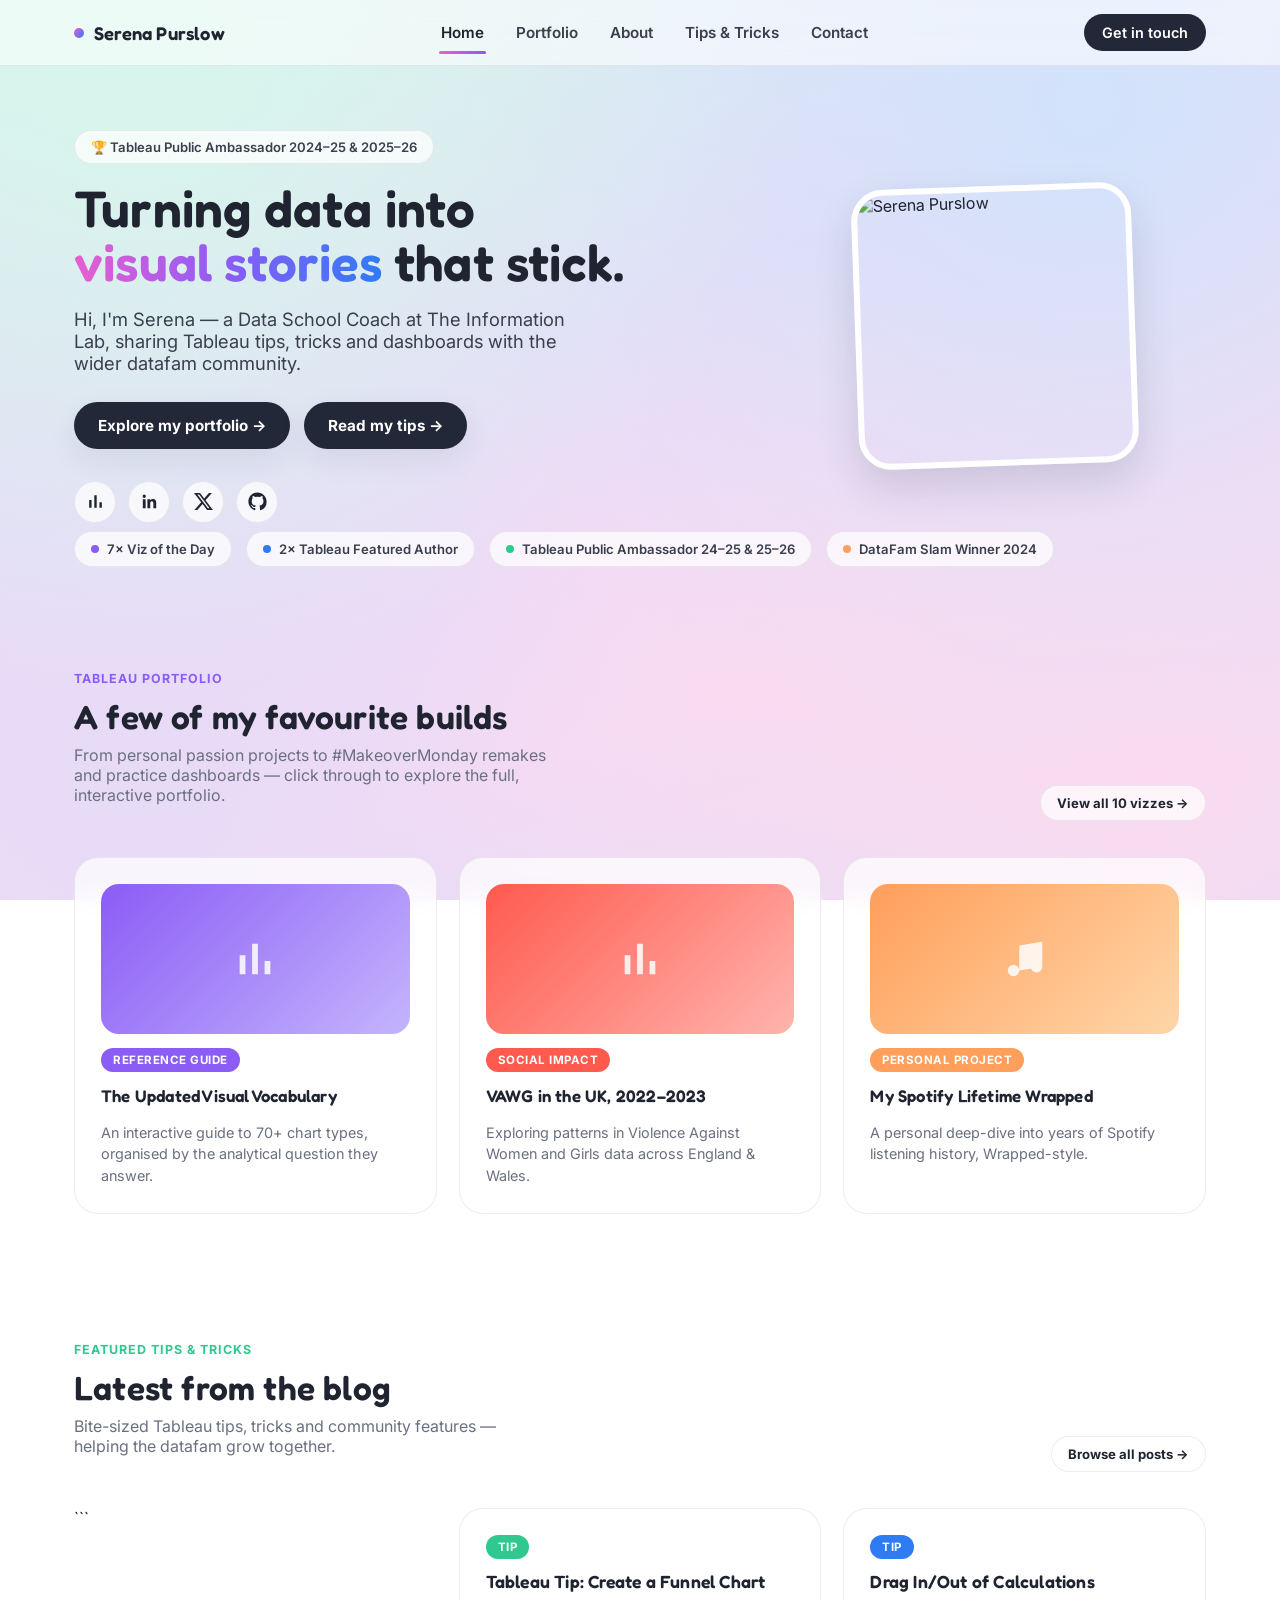
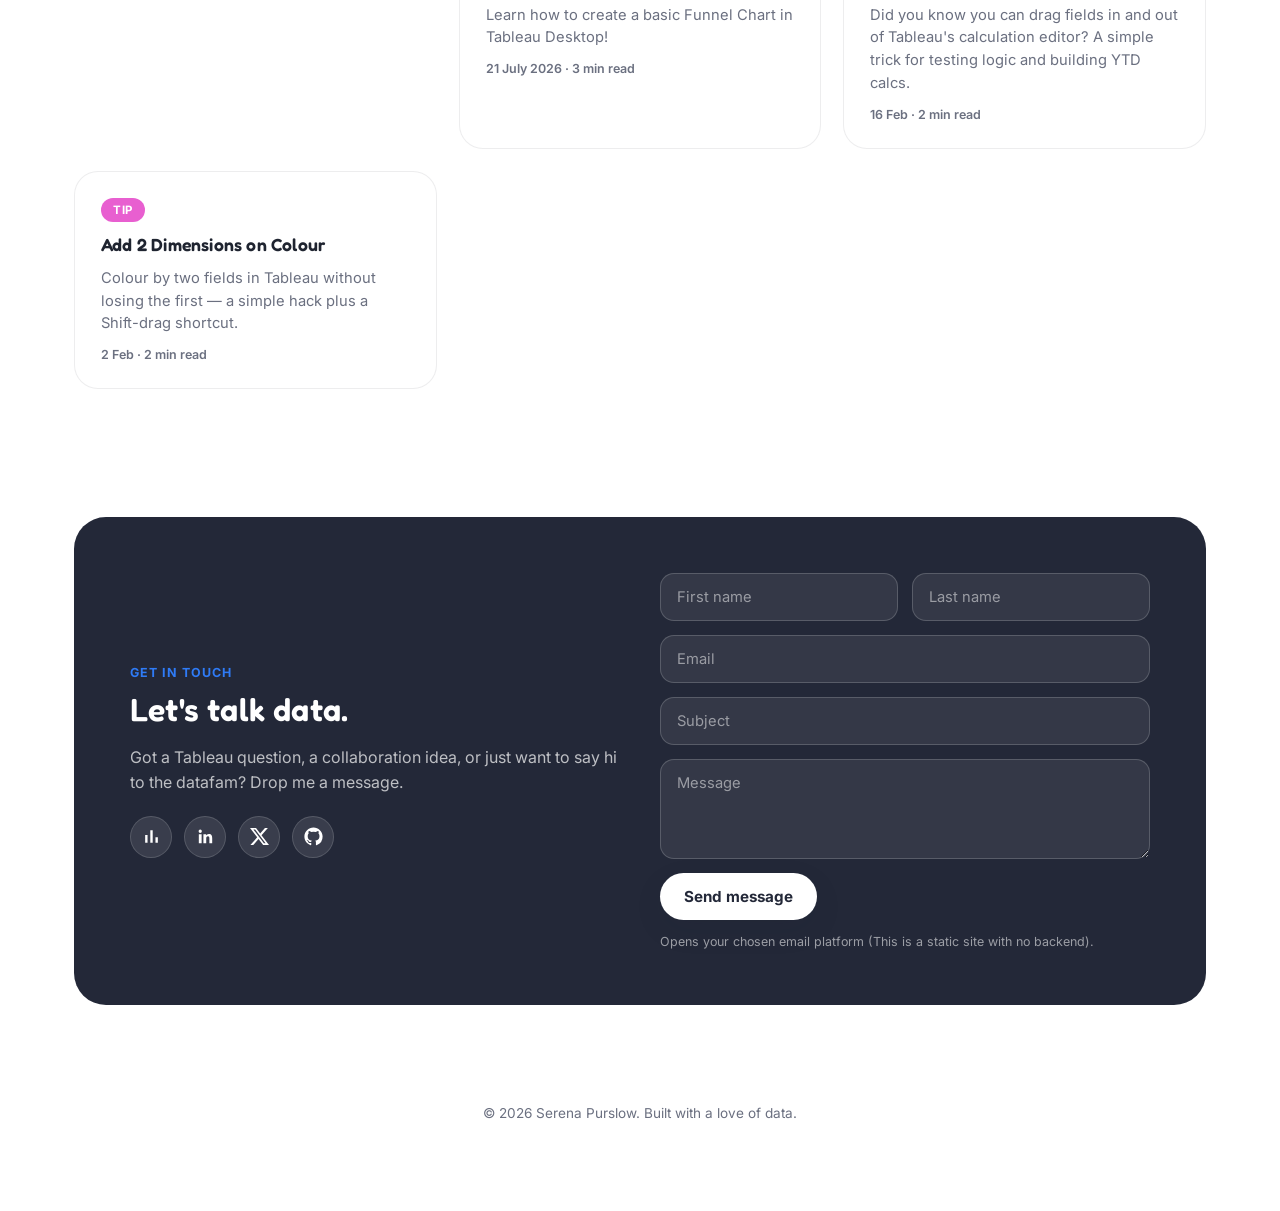
==== commit dbfcdb5d: "Add funnel chart tip card and remove outdated card Added a new Tableau tip card for creating a funne" ====
--- a/index.html
+++ b/index.html
@@ -123,6 +123,12 @@
     </div>
 
     <div class="grid grid-3">
+```  <a class="card tip-card reveal" href="post-create-a-funnel-chart.html">
+        <span class="viz-tag" style="background:var(--c-teal)">Tip</span>
+        <h3>Tableau Tip: Create a Funnel Chart</h3>
+        <p>Learn how to create a basic Funnel Chart in Tableau Desktop!</p>
+        <span class="tip-meta">21 July 2026 · 3 min read</span>
+      </a>
       <a class="card tip-card reveal" href="post-drag-calculations.html">
         <span class="viz-tag" style="background:var(--c-blue)">Tip</span>
         <h3>Drag In/Out of Calculations</h3>
@@ -134,12 +140,6 @@
         <h3>Add 2 Dimensions on Colour</h3>
         <p>Colour by two fields in Tableau without losing the first — a simple hack plus a Shift-drag shortcut.</p>
         <span class="tip-meta">2 Feb · 2 min read</span>
-      </a>
-      <a class="card tip-card reveal" href="post-tore-levinson-date-variables.html">
-        <span class="viz-tag" style="background:var(--c-green)">Feature</span>
-        <h3>TinyTableauTip with Tore Levinson</h3>
-        <p>A feature on custom date variables with fellow Tableau Ambassador, Tore Levinson.</p>
-        <span class="tip-meta">10 Oct · 1 min read</span>
       </a>
     </div>
   </div>
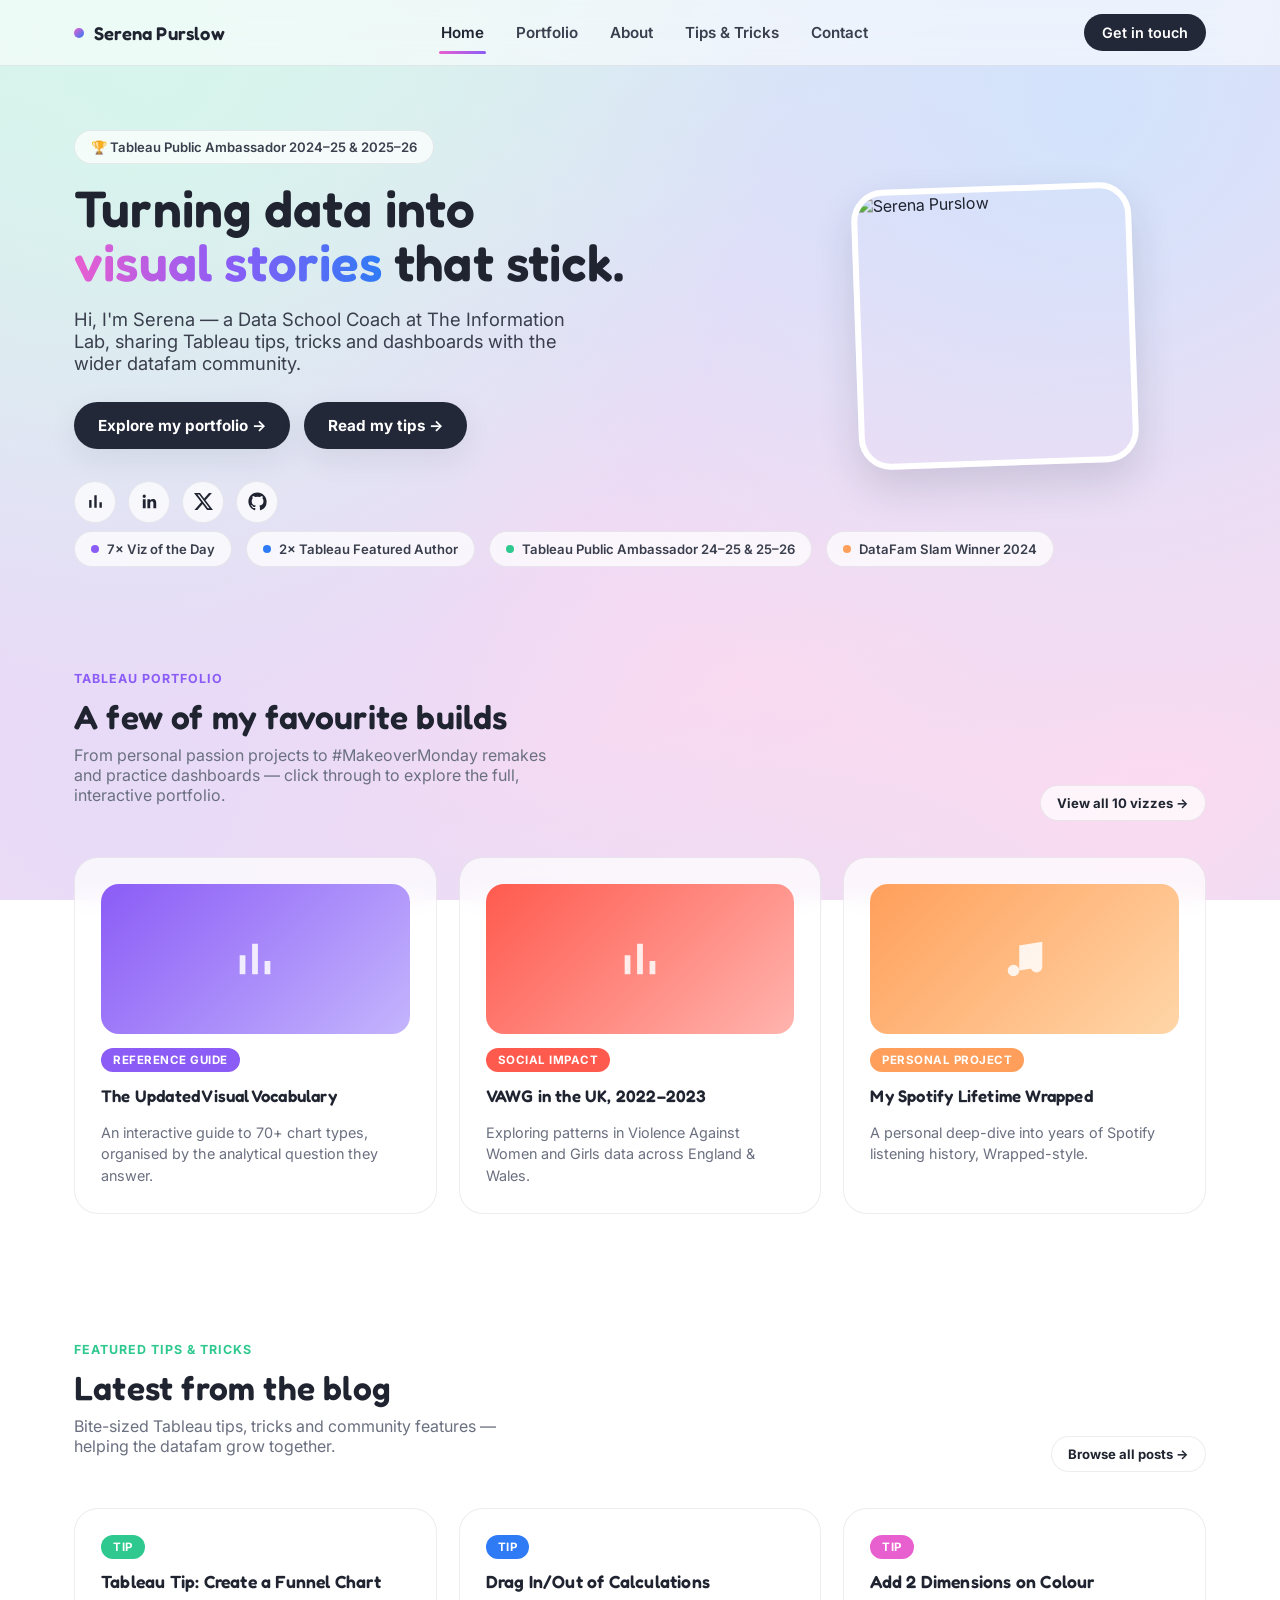
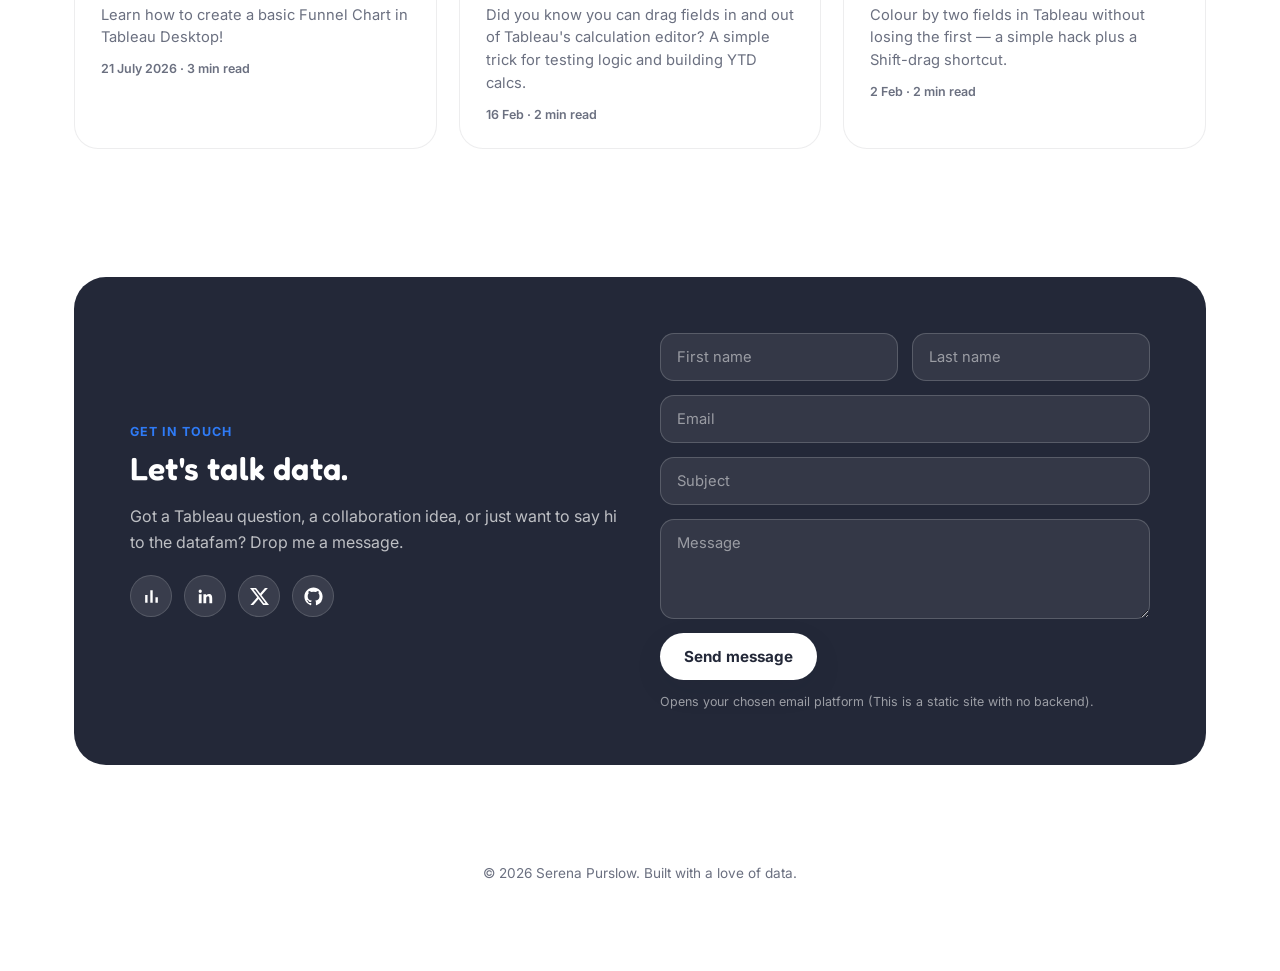
==== commit 55aae087: "Fix formatting of link in index.html" ====
--- a/index.html
+++ b/index.html
@@ -123,7 +123,7 @@
     </div>
 
     <div class="grid grid-3">
-```  <a class="card tip-card reveal" href="post-create-a-funnel-chart.html">
+      <a class="card tip-card reveal" href="post-create-a-funnel-chart.html">
         <span class="viz-tag" style="background:var(--c-teal)">Tip</span>
         <h3>Tableau Tip: Create a Funnel Chart</h3>
         <p>Learn how to create a basic Funnel Chart in Tableau Desktop!</p>
